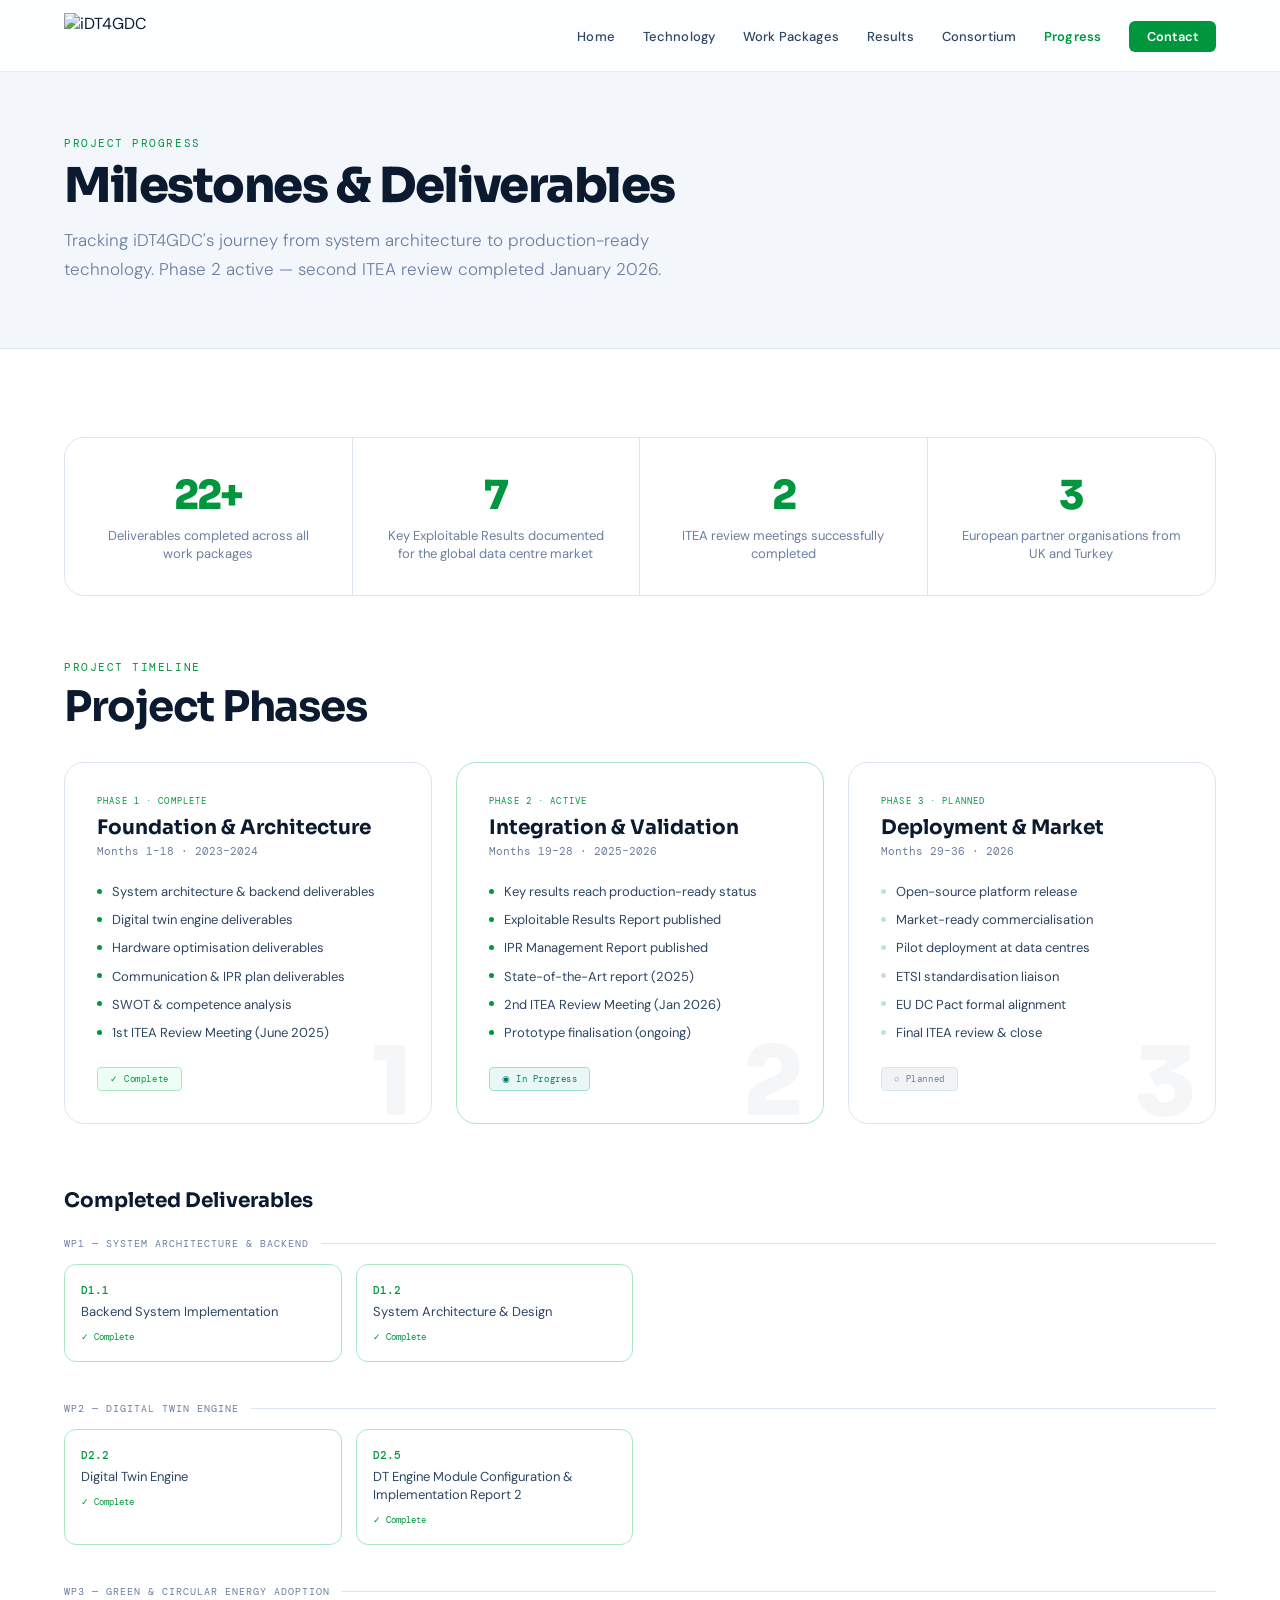
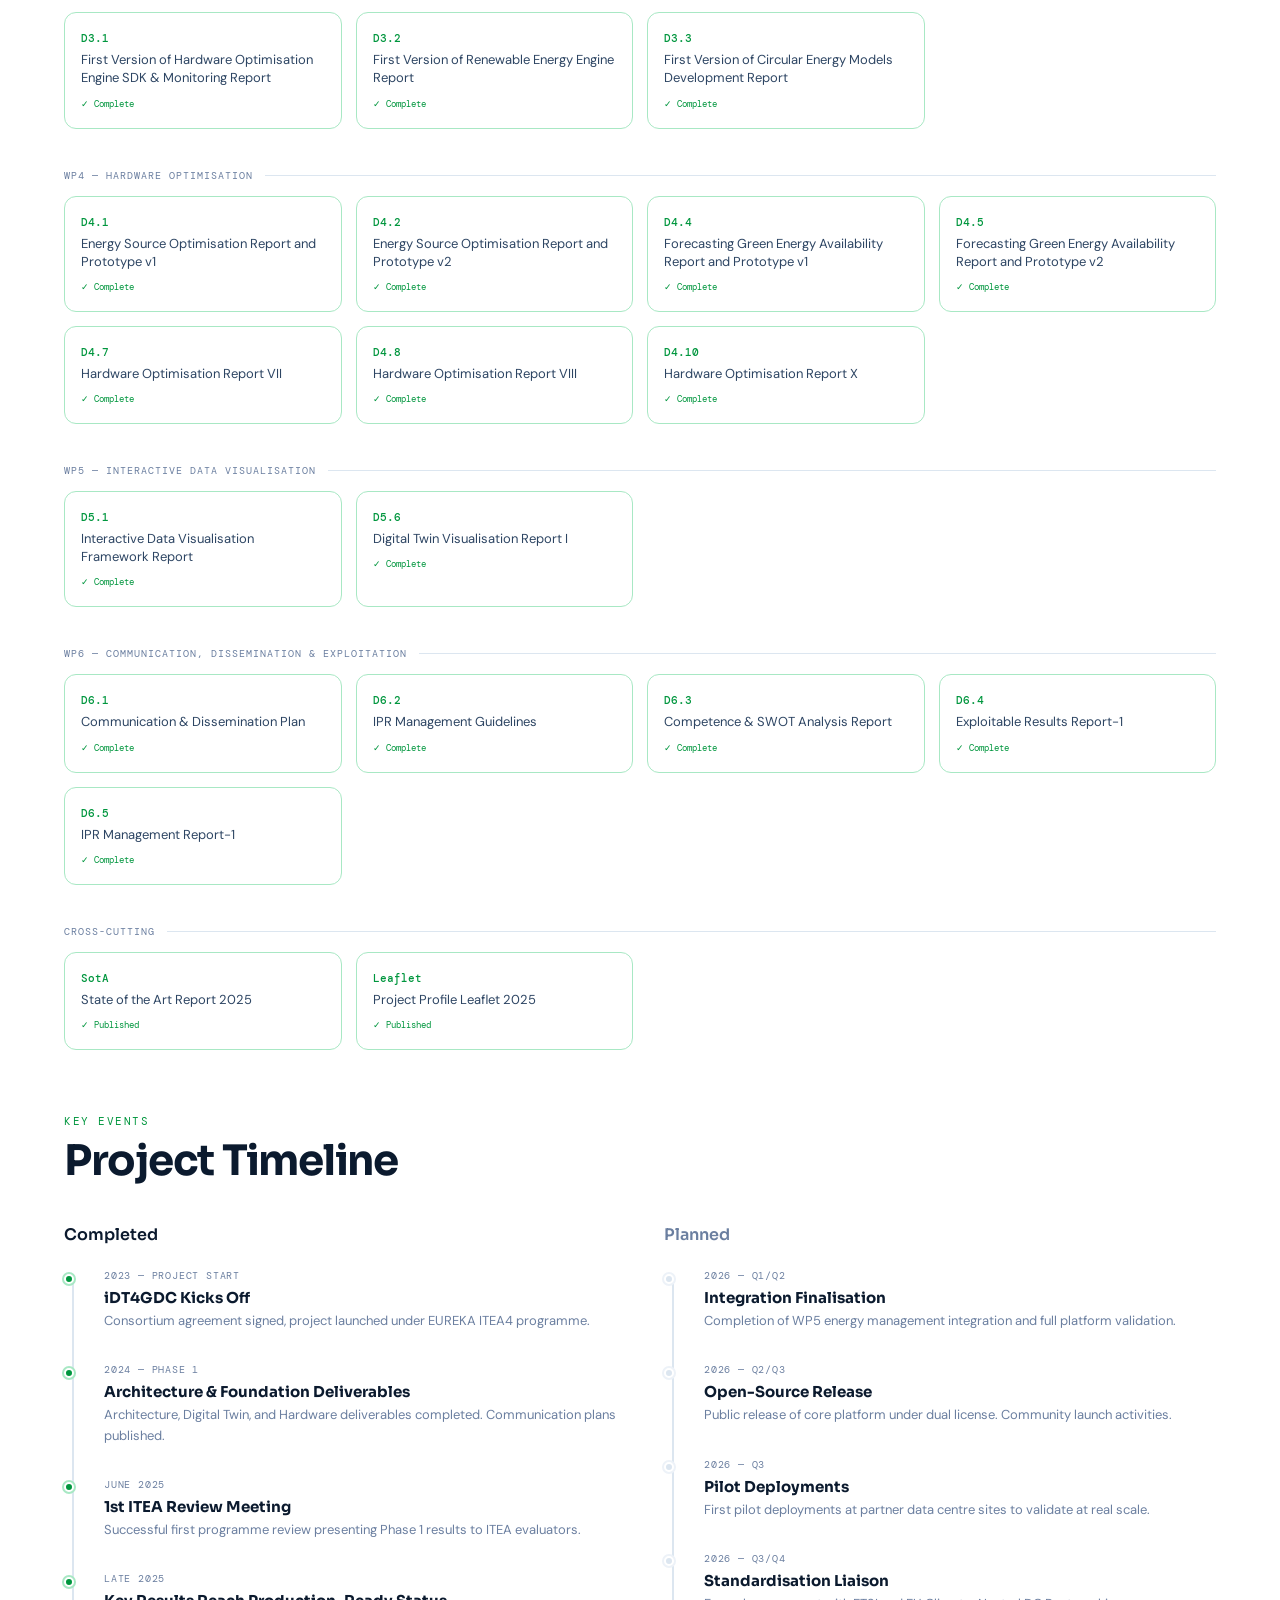
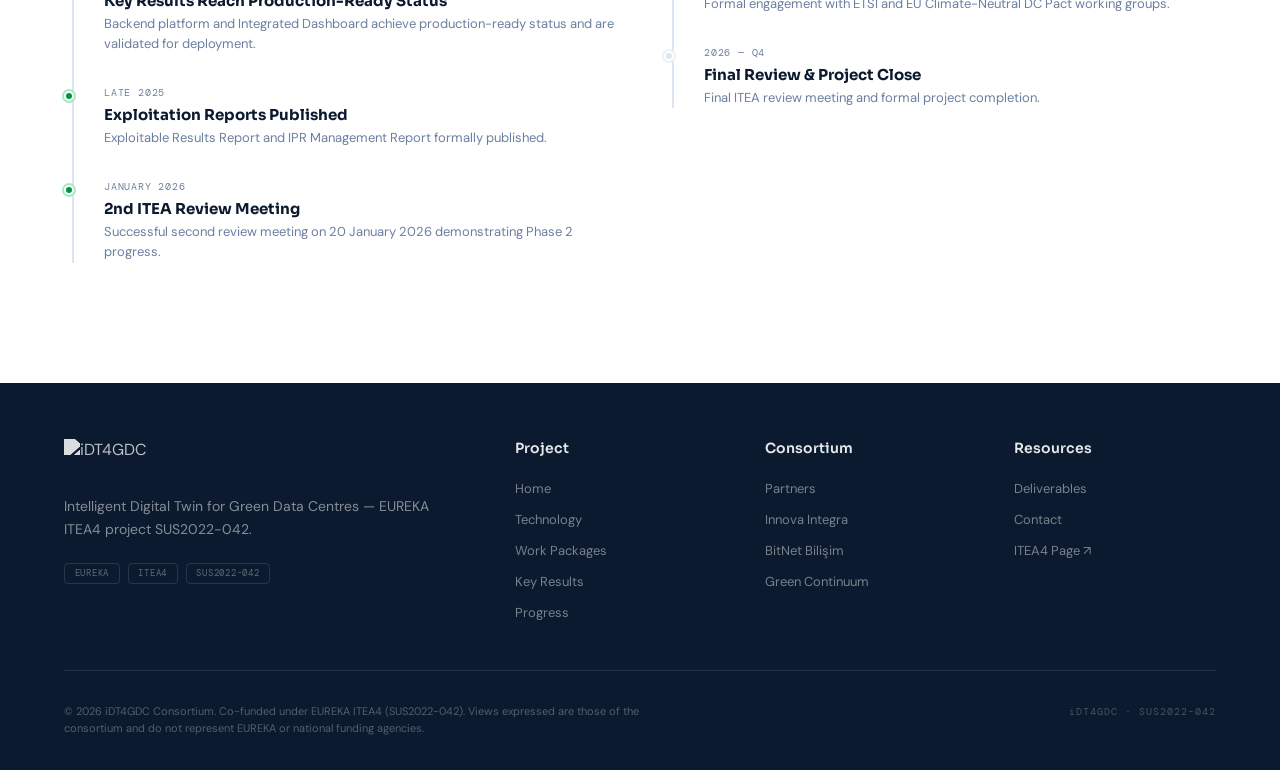
==== achievements.html @ 0ec035f1 "Fix D4.5 title: Forecasting Green Energy Availability Report and Prototype v2" ====
<!DOCTYPE html>
<html lang="en">
<head>
<meta charset="UTF-8">
<meta name="viewport" content="width=device-width, initial-scale=1.0">
<title>Progress — iDT4GDC</title>
<meta name="description" content="Project milestones, deliverables, and progress for the iDT4GDC EUREKA ITEA4 project.">
<link rel="stylesheet" href="css/style.css">
<style>
/* Summary bar */
.summary-bar {
  display: grid;
  grid-template-columns: repeat(4, 1fr);
  border: 1px solid var(--border);
  border-radius: var(--radius-lg);
  overflow: hidden;
  margin-bottom: 4rem;
  background: var(--bg-card);
}
.sum-item {
  padding: 2rem 1.75rem;
  border-right: 1px solid var(--border);
  text-align: center;
}
.sum-item:last-child { border-right: none; }
.sum-n { font-family: var(--font-d); font-size: 2.5rem; font-weight: 800; letter-spacing: -.05em; color: var(--green); margin-bottom: .375rem; }
.sum-l { font-size: .8125rem; color: var(--text-light); line-height: 1.4; }

/* Phase cards */
.phases-grid {
  display: grid;
  grid-template-columns: repeat(3, 1fr);
  gap: 1.5rem;
  margin-bottom: 4rem;
}
.phase-card {
  background: var(--bg-card);
  border: 1px solid var(--border);
  border-radius: var(--radius-lg);
  padding: 2rem;
  position: relative;
  overflow: hidden;
  transition: box-shadow var(--transition);
}
.phase-card:hover { box-shadow: var(--shadow-md); }
.phase-card.active { border-color: var(--green-border); }
.phase-bg-n {
  position: absolute; bottom: -.5rem; right: 1.5rem;
  font-family: var(--font-d); font-weight: 800; font-size: 6rem;
  letter-spacing: -.05em; color: rgba(11,26,46,.04); line-height: 1;
  user-select: none; pointer-events: none;
}
.ph-label { font-family: var(--font-m); font-size: .5875rem; color: var(--green); letter-spacing: .12em; text-transform: uppercase; margin-bottom: .5rem; }
.ph-title { font-family: var(--font-d); font-size: 1.25rem; font-weight: 700; color: var(--navy); margin-bottom: .25rem; }
.ph-period { font-family: var(--font-m); font-size: .6875rem; color: var(--text-light); margin-bottom: 1.5rem; }
.ph-list { list-style: none; display: flex; flex-direction: column; gap: .5rem; }
.ph-li { display: flex; gap: .625rem; font-size: .8125rem; color: var(--text-mid); line-height: 1.55; }
.ph-dot { flex-shrink: 0; width: 5px; height: 5px; border-radius: 50%; background: var(--green); margin-top: .42rem; }
.ph-dot.dim { opacity: .25; }
.ph-status {
  display: inline-block;
  margin-top: 1.5rem;
  font-family: var(--font-m); font-size: .5875rem;
  padding: .3rem .75rem; border-radius: 4px; letter-spacing: .06em;
}
.ps-done     { background: var(--green-bg); color: var(--green); border: 1px solid var(--green-border); }
.ps-active   { background: var(--teal-bg); color: var(--teal); border: 1px solid #9CE0D8; }
.ps-upcoming { background: rgba(11,26,46,.05); color: var(--text-light); border: 1px solid var(--border); }

/* Timeline events */
.timeline { position: relative; padding-left: 2.5rem; }
.timeline::before {
  content: '';
  position: absolute; left: 8px; top: 8px; bottom: 0;
  width: 2px; background: var(--border);
}
.tl-event { position: relative; margin-bottom: 2rem; }
.tl-event::before {
  content: '';
  position: absolute; left: -2.5rem; top: .3rem;
  width: 10px; height: 10px; border-radius: 50%;
  background: var(--green); border: 2px solid var(--bg);
  box-shadow: 0 0 0 2px var(--green-border);
}
.tl-event.dim::before { background: var(--border); box-shadow: 0 0 0 2px var(--border-light); }
.tl-date { font-family: var(--font-m); font-size: .625rem; color: var(--text-light); letter-spacing: .08em; text-transform: uppercase; margin-bottom: .375rem; }
.tl-title { font-family: var(--font-d); font-size: .9375rem; font-weight: 700; color: var(--navy); margin-bottom: .25rem; }
.tl-desc { font-size: .8125rem; color: var(--text-light); line-height: 1.55; }

/* Deliverables grid */
.del-section-title {
  font-family: var(--font-d);
  font-size: 1.25rem; font-weight: 700;
  color: var(--navy); margin-bottom: 1.5rem;
}
.del-wp-group { margin-bottom: 2.5rem; }
.del-wp-label {
  font-family: var(--font-m); font-size: .625rem;
  letter-spacing: .1em; text-transform: uppercase;
  color: var(--text-light); margin-bottom: .875rem;
  display: flex; align-items: center; gap: .75rem;
}
.del-wp-label::after { content: ''; flex: 1; height: 1px; background: var(--border); }
.del-items { display: grid; grid-template-columns: repeat(4, 1fr); gap: .875rem; }
.del-card {
  background: var(--bg-card);
  border: 1px solid var(--green-border);
  border-radius: var(--radius-md);
  padding: 1.125rem 1rem;
  transition: all var(--transition);
}
.del-card:hover { box-shadow: var(--shadow-sm); transform: translateY(-2px); }
.dc-id { font-family: var(--font-m); font-size: .6875rem; font-weight: 500; color: var(--green); display: block; margin-bottom: .375rem; }
.dc-title { font-size: .8125rem; color: var(--text-mid); line-height: 1.4; }
.dc-status { font-family: var(--font-m); font-size: .5625rem; color: var(--green); margin-top: .625rem; display: block; }

@media (max-width: 900px) {
  .summary-bar { grid-template-columns: repeat(2, 1fr); }
  .phases-grid { grid-template-columns: 1fr; }
  .del-items { grid-template-columns: repeat(2, 1fr); }
}
@media (max-width: 600px) {
  .summary-bar { grid-template-columns: 1fr; }
  .del-items { grid-template-columns: 1fr; }
}
</style>
</head>
<body>

<nav id="main-nav">
  <a href="index.html" class="nav-logo">
    <img class="nav-logo-img" src="https://assets.zyrosite.com/cdn-cgi/image/format=auto,w=700,fit=crop,q=95/m7V5Qp7Ly3Uk0kDa/idit-birlesik-d957BPD1pqS8rWX9.png" alt="iDT4GDC">
  </a>
  <ul class="nav-links">
    <li><a href="index.html">Home</a></li>
    <li><a href="technology.html">Technology</a></li>
    <li><a href="work-packages.html">Work Packages</a></li>
    <li><a href="results.html">Results</a></li>
    <li><a href="consortium.html">Consortium</a></li>
    <li><a href="achievements.html">Progress</a></li>
    <li><a href="contact.html" class="nav-cta">Contact</a></li>
  </ul>
  <button class="nav-hamburger" id="hamburger" aria-label="Menu"><span></span><span></span><span></span></button>
</nav>
<nav id="nav-drawer">
  <a href="index.html">Home</a><a href="technology.html">Technology</a><a href="work-packages.html">Work Packages</a>
  <a href="results.html">Results</a><a href="consortium.html">Consortium</a><a href="achievements.html">Progress</a>
  <a href="contact.html" class="nav-cta">Contact</a>
</nav>

<div class="page-hero">
  <div class="wrap">
    <span class="page-hero-label">Project Progress</span>
    <h1 class="page-hero-title">Milestones &amp; Deliverables</h1>
    <p class="page-hero-sub">Tracking iDT4GDC's journey from system architecture to production-ready technology. Phase 2 active — second ITEA review completed January 2026.</p>
  </div>
</div>

<section style="background:var(--bg);">
  <div class="wrap">

    <!-- Summary -->
    <div class="summary-bar reveal" data-counter-group>
      <div class="sum-item">
        <div class="sum-n"><span class="counter" data-target="22">0</span>+</div>
        <div class="sum-l">Deliverables completed across all work packages</div>
      </div>
      <div class="sum-item">
        <div class="sum-n"><span class="counter" data-target="7">0</span></div>
        <div class="sum-l">Key Exploitable Results documented for the global data centre market</div>
      </div>
      <div class="sum-item">
        <div class="sum-n"><span class="counter" data-target="2">0</span></div>
        <div class="sum-l">ITEA review meetings successfully completed</div>
      </div>
      <div class="sum-item">
        <div class="sum-n"><span class="counter" data-target="3">0</span></div>
        <div class="sum-l">European partner organisations from UK and Turkey</div>
      </div>
    </div>

    <!-- Phases -->
    <div class="reveal">
      <span class="s-label">Project Timeline</span>
      <h2 class="s-title">Project Phases</h2>
    </div>
    <div class="phases-grid reveal" style="transition-delay:.1s; margin-top:2rem;">

      <div class="phase-card">
        <div class="phase-bg-n">1</div>
        <div class="ph-label">Phase 1 · Complete</div>
        <div class="ph-title">Foundation &amp; Architecture</div>
        <div class="ph-period">Months 1–18 · 2023–2024</div>
        <ul class="ph-list">
          <li class="ph-li"><span class="ph-dot"></span>System architecture &amp; backend deliverables</li>
          <li class="ph-li"><span class="ph-dot"></span>Digital twin engine deliverables</li>
          <li class="ph-li"><span class="ph-dot"></span>Hardware optimisation deliverables</li>
          <li class="ph-li"><span class="ph-dot"></span>Communication &amp; IPR plan deliverables</li>
          <li class="ph-li"><span class="ph-dot"></span>SWOT &amp; competence analysis</li>
          <li class="ph-li"><span class="ph-dot"></span>1st ITEA Review Meeting (June 2025)</li>
        </ul>
        <span class="ph-status ps-done">✓ Complete</span>
      </div>

      <div class="phase-card active">
        <div class="phase-bg-n">2</div>
        <div class="ph-label">Phase 2 · Active</div>
        <div class="ph-title">Integration &amp; Validation</div>
        <div class="ph-period">Months 19–28 · 2025–2026</div>
        <ul class="ph-list">
          <li class="ph-li"><span class="ph-dot"></span>Key results reach production-ready status</li>
          <li class="ph-li"><span class="ph-dot"></span>Exploitable Results Report published</li>
          <li class="ph-li"><span class="ph-dot"></span>IPR Management Report published</li>
          <li class="ph-li"><span class="ph-dot"></span>State-of-the-Art report (2025)</li>
          <li class="ph-li"><span class="ph-dot"></span>2nd ITEA Review Meeting (Jan 2026)</li>
          <li class="ph-li"><span class="ph-dot"></span>Prototype finalisation (ongoing)</li>
        </ul>
        <span class="ph-status ps-active">◉ In Progress</span>
      </div>

      <div class="phase-card">
        <div class="phase-bg-n">3</div>
        <div class="ph-label">Phase 3 · Planned</div>
        <div class="ph-title">Deployment &amp; Market</div>
        <div class="ph-period">Months 29–36 · 2026</div>
        <ul class="ph-list">
          <li class="ph-li"><span class="ph-dot dim"></span>Open-source platform release</li>
          <li class="ph-li"><span class="ph-dot dim"></span>Market-ready commercialisation</li>
          <li class="ph-li"><span class="ph-dot dim"></span>Pilot deployment at data centres</li>
          <li class="ph-li"><span class="ph-dot dim"></span>ETSI standardisation liaison</li>
          <li class="ph-li"><span class="ph-dot dim"></span>EU DC Pact formal alignment</li>
          <li class="ph-li"><span class="ph-dot dim"></span>Final ITEA review &amp; close</li>
        </ul>
        <span class="ph-status ps-upcoming">○ Planned</span>
      </div>
    </div>

    <!-- Deliverables -->
    <div class="reveal" style="transition-delay:.1s;">
      <div class="del-section-title">Completed Deliverables</div>

      <div class="del-wp-group">
        <div class="del-wp-label">WP1 — System Architecture &amp; Backend</div>
        <div class="del-items">
          <div class="del-card"><span class="dc-id">D1.1</span><div class="dc-title">Backend System Implementation</div><span class="dc-status">✓ Complete</span></div>
          <div class="del-card"><span class="dc-id">D1.2</span><div class="dc-title">System Architecture &amp; Design</div><span class="dc-status">✓ Complete</span></div>
        </div>
      </div>

      <div class="del-wp-group">
        <div class="del-wp-label">WP2 — Digital Twin Engine</div>
        <div class="del-items">
          <div class="del-card"><span class="dc-id">D2.2</span><div class="dc-title">Digital Twin Engine</div><span class="dc-status">✓ Complete</span></div>
          <div class="del-card"><span class="dc-id">D2.5</span><div class="dc-title">DT Engine Module Configuration &amp; Implementation Report 2</div><span class="dc-status">✓ Complete</span></div>
        </div>
      </div>

      <div class="del-wp-group">
        <div class="del-wp-label">WP3 — Green &amp; Circular Energy Adoption</div>
        <div class="del-items">
          <div class="del-card"><span class="dc-id">D3.1</span><div class="dc-title">First Version of Hardware Optimisation Engine SDK &amp; Monitoring Report</div><span class="dc-status">✓ Complete</span></div>
          <div class="del-card"><span class="dc-id">D3.2</span><div class="dc-title">First Version of Renewable Energy Engine Report</div><span class="dc-status">✓ Complete</span></div>
          <div class="del-card"><span class="dc-id">D3.3</span><div class="dc-title">First Version of Circular Energy Models Development Report</div><span class="dc-status">✓ Complete</span></div>
        </div>
      </div>

      <div class="del-wp-group">
        <div class="del-wp-label">WP4 — Hardware Optimisation</div>
        <div class="del-items">
          <div class="del-card"><span class="dc-id">D4.1</span><div class="dc-title">Energy Source Optimisation Report and Prototype v1</div><span class="dc-status">✓ Complete</span></div>
          <div class="del-card"><span class="dc-id">D4.2</span><div class="dc-title">Energy Source Optimisation Report and Prototype v2</div><span class="dc-status">✓ Complete</span></div>
          <div class="del-card"><span class="dc-id">D4.4</span><div class="dc-title">Forecasting Green Energy Availability Report and Prototype v1</div><span class="dc-status">✓ Complete</span></div>
          <div class="del-card"><span class="dc-id">D4.5</span><div class="dc-title">Forecasting Green Energy Availability Report and Prototype v2</div><span class="dc-status">✓ Complete</span></div>
          <div class="del-card"><span class="dc-id">D4.7</span><div class="dc-title">Hardware Optimisation Report VII</div><span class="dc-status">✓ Complete</span></div>
          <div class="del-card"><span class="dc-id">D4.8</span><div class="dc-title">Hardware Optimisation Report VIII</div><span class="dc-status">✓ Complete</span></div>
          <div class="del-card"><span class="dc-id">D4.10</span><div class="dc-title">Hardware Optimisation Report X</div><span class="dc-status">✓ Complete</span></div>
        </div>
      </div>

      <div class="del-wp-group">
        <div class="del-wp-label">WP5 — Interactive Data Visualisation</div>
        <div class="del-items">
          <div class="del-card"><span class="dc-id">D5.1</span><div class="dc-title">Interactive Data Visualisation Framework Report</div><span class="dc-status">✓ Complete</span></div>
          <div class="del-card"><span class="dc-id">D5.6</span><div class="dc-title">Digital Twin Visualisation Report I</div><span class="dc-status">✓ Complete</span></div>
        </div>
      </div>

      <div class="del-wp-group">
        <div class="del-wp-label">WP6 — Communication, Dissemination &amp; Exploitation</div>
        <div class="del-items">
          <div class="del-card"><span class="dc-id">D6.1</span><div class="dc-title">Communication &amp; Dissemination Plan</div><span class="dc-status">✓ Complete</span></div>
          <div class="del-card"><span class="dc-id">D6.2</span><div class="dc-title">IPR Management Guidelines</div><span class="dc-status">✓ Complete</span></div>
          <div class="del-card"><span class="dc-id">D6.3</span><div class="dc-title">Competence &amp; SWOT Analysis Report</div><span class="dc-status">✓ Complete</span></div>
          <div class="del-card"><span class="dc-id">D6.4</span><div class="dc-title">Exploitable Results Report-1</div><span class="dc-status">✓ Complete</span></div>
          <div class="del-card"><span class="dc-id">D6.5</span><div class="dc-title">IPR Management Report-1</div><span class="dc-status">✓ Complete</span></div>
        </div>
      </div>

      <div class="del-wp-group">
        <div class="del-wp-label">Cross-Cutting</div>
        <div class="del-items">
          <div class="del-card"><span class="dc-id">SotA</span><div class="dc-title">State of the Art Report 2025</div><span class="dc-status">✓ Published</span></div>
          <div class="del-card"><span class="dc-id">Leaflet</span><div class="dc-title">Project Profile Leaflet 2025</div><span class="dc-status">✓ Published</span></div>
        </div>
      </div>
    </div>

    <!-- Timeline -->
    <div class="reveal" style="transition-delay:.15s; margin-top:4rem;">
      <span class="s-label">Key Events</span>
      <h2 class="s-title" style="margin-bottom:2.5rem;">Project Timeline</h2>
      <div style="display:grid; grid-template-columns:1fr 1fr; gap:3rem;">
        <div>
          <div style="font-family:var(--font-d);font-weight:600;font-size:1rem;margin-bottom:1.5rem;color:var(--navy);">Completed</div>
          <div class="timeline">
            <div class="tl-event"><div class="tl-date">2023 — Project Start</div><div class="tl-title">iDT4GDC Kicks Off</div><div class="tl-desc">Consortium agreement signed, project launched under EUREKA ITEA4 programme.</div></div>
            <div class="tl-event"><div class="tl-date">2024 — Phase 1</div><div class="tl-title">Architecture &amp; Foundation Deliverables</div><div class="tl-desc">Architecture, Digital Twin, and Hardware deliverables completed. Communication plans published.</div></div>
            <div class="tl-event"><div class="tl-date">June 2025</div><div class="tl-title">1st ITEA Review Meeting</div><div class="tl-desc">Successful first programme review presenting Phase 1 results to ITEA evaluators.</div></div>
            <div class="tl-event"><div class="tl-date">Late 2025</div><div class="tl-title">Key Results Reach Production-Ready Status</div><div class="tl-desc">Backend platform and Integrated Dashboard achieve production-ready status and are validated for deployment.</div></div>
            <div class="tl-event"><div class="tl-date">Late 2025</div><div class="tl-title">Exploitation Reports Published</div><div class="tl-desc">Exploitable Results Report and IPR Management Report formally published.</div></div>
            <div class="tl-event"><div class="tl-date">January 2026</div><div class="tl-title">2nd ITEA Review Meeting</div><div class="tl-desc">Successful second review meeting on 20 January 2026 demonstrating Phase 2 progress.</div></div>
          </div>
        </div>
        <div>
          <div style="font-family:var(--font-d);font-weight:600;font-size:1rem;margin-bottom:1.5rem;color:var(--text-light);">Planned</div>
          <div class="timeline">
            <div class="tl-event dim"><div class="tl-date">2026 — Q1/Q2</div><div class="tl-title">Integration Finalisation</div><div class="tl-desc">Completion of WP5 energy management integration and full platform validation.</div></div>
            <div class="tl-event dim"><div class="tl-date">2026 — Q2/Q3</div><div class="tl-title">Open-Source Release</div><div class="tl-desc">Public release of core platform under dual license. Community launch activities.</div></div>
            <div class="tl-event dim"><div class="tl-date">2026 — Q3</div><div class="tl-title">Pilot Deployments</div><div class="tl-desc">First pilot deployments at partner data centre sites to validate at real scale.</div></div>
            <div class="tl-event dim"><div class="tl-date">2026 — Q3/Q4</div><div class="tl-title">Standardisation Liaison</div><div class="tl-desc">Formal engagement with ETSI and EU Climate-Neutral DC Pact working groups.</div></div>
            <div class="tl-event dim"><div class="tl-date">2026 — Q4</div><div class="tl-title">Final Review &amp; Project Close</div><div class="tl-desc">Final ITEA review meeting and formal project completion.</div></div>
          </div>
        </div>
      </div>
    </div>

  </div>
</section>

<footer>
  <div class="footer-main">
    <div>
      <img src="https://assets.zyrosite.com/cdn-cgi/image/format=auto,w=700,fit=crop,q=95/m7V5Qp7Ly3Uk0kDa/idit-birlesik-d957BPD1pqS8rWX9.png" alt="iDT4GDC" class="footer-logo">
      <p class="footer-desc">Intelligent Digital Twin for Green Data Centres — EUREKA ITEA4 project SUS2022-042.</p>
      <div class="footer-badges"><span class="f-badge">EUREKA</span><span class="f-badge">ITEA4</span><span class="f-badge">SUS2022-042</span></div>
    </div>
    <div class="footer-col"><h4>Project</h4><ul><li><a href="index.html">Home</a></li><li><a href="technology.html">Technology</a></li><li><a href="work-packages.html">Work Packages</a></li><li><a href="results.html">Key Results</a></li><li><a href="achievements.html">Progress</a></li></ul></div>
    <div class="footer-col"><h4>Consortium</h4><ul><li><a href="consortium.html">Partners</a></li><li><a href="consortium.html#innova">Innova Integra</a></li><li><a href="consortium.html#bitnet">BitNet Bilişim</a></li><li><a href="consortium.html#green-continuum">Green Continuum</a></li></ul></div>
    <div class="footer-col"><h4>Resources</h4><ul><li><a href="achievements.html">Deliverables</a></li><li><a href="contact.html">Contact</a></li><li><a href="https://itea4.org/project/idt4gdc.html" target="_blank" rel="noopener">ITEA4 Page ↗</a></li></ul></div>
  </div>
  <div class="footer-bottom">
    <p class="footer-disclaimer">© 2026 iDT4GDC Consortium. Co-funded under EUREKA ITEA4 (SUS2022-042). Views expressed are those of the consortium and do not represent EUREKA or national funding agencies.</p>
    <span class="footer-id">iDT4GDC · SUS2022-042</span>
  </div>
</footer>
<script src="js/main.js"></script>
</body>
</html>
---- css/style.css ----
/* ═══════════════════════════════════════════════════════
   iDT4GDC — Shared Stylesheet (Light Theme)
   Fonts: Sora (display) · DM Sans (body) · DM Mono (labels)
═══════════════════════════════════════════════════════ */

@import url('https://fonts.googleapis.com/css2?family=Sora:wght@300;400;600;700;800&family=DM+Sans:wght@300;400;500;600&family=DM+Mono:wght@400;500&display=swap');

/* ── Variables ───────────────────────────────────────── */
:root {
  /* Backgrounds */
  --bg:           #FFFFFF;
  --bg-alt:       #F3F7FC;
  --bg-section:   #F8FAFD;
  --bg-card:      #FFFFFF;

  /* Text */
  --text:         #0B1A2E;
  --text-mid:     #2D4563;
  --text-light:   #6B7FA0;

  /* Brand */
  --navy:         #0B1A2E;
  --navy-2:       #1D3354;
  --green:        #00963E;   /* accessible on white */
  --green-btn:    #00C060;   /* button hover */
  --green-bg:     #EDFFF5;
  --green-border: #A8E8C4;
  --teal:         #007A6B;
  --teal-bg:      #EAF8F5;

  /* Borders & shadows */
  --border:       #DCE6F0;
  --border-light: #EDF2F8;
  --shadow-sm:    0 1px 4px rgba(11,26,46,.05), 0 4px 12px rgba(11,26,46,.05);
  --shadow-md:    0 4px 24px rgba(11,26,46,.09), 0 2px 8px rgba(11,26,46,.05);
  --shadow-lg:    0 16px 56px rgba(11,26,46,.14);

  /* Typography */
  --font-d: 'Sora', sans-serif;
  --font-b: 'DM Sans', sans-serif;
  --font-m: 'DM Mono', monospace;

  /* Misc */
  --radius-sm: 6px;
  --radius-md: 12px;
  --radius-lg: 20px;
  --transition: .22s ease;
  --nav-h: 72px;
}

/* ── Reset ───────────────────────────────────────────── */
*, *::before, *::after { box-sizing: border-box; margin: 0; padding: 0; }
html { scroll-behavior: smooth; font-size: 16px; }
body {
  font-family: var(--font-b);
  background: var(--bg);
  color: var(--text);
  -webkit-font-smoothing: antialiased;
  overflow-x: hidden;
}
img { max-width: 100%; display: block; }
a { color: inherit; }

::-webkit-scrollbar { width: 4px; }
::-webkit-scrollbar-track { background: var(--bg-alt); }
::-webkit-scrollbar-thumb { background: var(--green); border-radius: 2px; }

/* ── Navigation ──────────────────────────────────────── */
#main-nav {
  position: fixed;
  inset: 0 0 auto;
  z-index: 900;
  height: var(--nav-h);
  padding: 0 5vw;
  display: flex;
  align-items: center;
  justify-content: space-between;
  background: rgba(255,255,255,0.85);
  backdrop-filter: blur(14px) saturate(160%);
  border-bottom: 1px solid rgba(220,230,240,0.6);
  transition: box-shadow var(--transition);
}
#main-nav.scrolled {
  box-shadow: 0 2px 20px rgba(11,26,46,.08);
  border-bottom-color: var(--border);
}

.nav-logo { display: flex; align-items: center; text-decoration: none; flex-shrink: 0; }
.nav-logo-img { height: 46px; width: auto; object-fit: contain; }

.nav-links {
  display: flex;
  align-items: center;
  gap: 1.75rem;
  list-style: none;
}
.nav-links a {
  font-size: .8125rem;
  font-weight: 500;
  color: var(--text-mid);
  text-decoration: none;
  letter-spacing: .01em;
  transition: color var(--transition);
  white-space: nowrap;
}
.nav-links a:hover { color: var(--navy); }
.nav-links a.active { color: var(--green); font-weight: 600; }

.nav-cta {
  padding: .45rem 1.125rem !important;
  background: var(--green) !important;
  color: #fff !important;
  border-radius: var(--radius-sm) !important;
  font-weight: 600 !important;
  font-size: .8rem !important;
  transition: all var(--transition) !important;
}
.nav-cta:hover { background: var(--green-btn) !important; box-shadow: 0 4px 16px rgba(0,150,62,.3) !important; }

.nav-hamburger {
  display: none;
  flex-direction: column;
  gap: 5px;
  cursor: pointer;
  padding: 4px;
  background: none;
  border: none;
}
.nav-hamburger span {
  display: block;
  width: 22px; height: 2px;
  background: var(--text-mid);
  border-radius: 2px;
  transition: all .3s;
}

/* ── Page Hero (inner pages) ─────────────────────────── */
.page-hero {
  padding: calc(var(--nav-h) + 4rem) 5vw 4rem;
  background: var(--bg-alt);
  border-bottom: 1px solid var(--border);
}
.page-hero .wrap { max-width: 1240px; margin: 0 auto; }
.page-hero-label {
  font-family: var(--font-m);
  font-size: .6875rem;
  letter-spacing: .14em;
  text-transform: uppercase;
  color: var(--green);
  display: block;
  margin-bottom: .625rem;
}
.page-hero-title {
  font-family: var(--font-d);
  font-size: clamp(2rem, 4vw, 3rem);
  font-weight: 800;
  letter-spacing: -.03em;
  line-height: 1.08;
  color: var(--navy);
}
.page-hero-sub {
  font-size: 1.0625rem;
  font-weight: 300;
  color: var(--text-light);
  line-height: 1.7;
  margin-top: .875rem;
  max-width: 640px;
}

/* ── Sections ────────────────────────────────────────── */
section { padding: 5.5rem 5vw; }
.wrap { max-width: 1240px; margin: 0 auto; }

.s-label {
  display: block;
  font-family: var(--font-m);
  font-size: .6875rem;
  letter-spacing: .14em;
  text-transform: uppercase;
  color: var(--green);
  margin-bottom: .625rem;
}
.s-title {
  font-family: var(--font-d);
  font-size: clamp(1.75rem, 3.5vw, 2.625rem);
  font-weight: 700;
  letter-spacing: -.03em;
  line-height: 1.1;
  color: var(--navy);
}
.s-sub {
  font-size: 1.0625rem;
  font-weight: 300;
  color: var(--text-light);
  line-height: 1.7;
  max-width: 560px;
  margin-top: .875rem;
}
.s-hd { margin-bottom: 3rem; }

/* ── Buttons ─────────────────────────────────────────── */
.btn-primary {
  display: inline-flex;
  align-items: center;
  gap: .5rem;
  padding: .875rem 1.875rem;
  background: var(--green);
  color: #fff;
  font-family: var(--font-b);
  font-weight: 600;
  font-size: .9375rem;
  border: none;
  border-radius: var(--radius-sm);
  cursor: pointer;
  text-decoration: none;
  transition: all .2s;
}
.btn-primary:hover {
  background: var(--green-btn);
  transform: translateY(-2px);
  box-shadow: 0 8px 28px rgba(0,150,62,.35);
}
.btn-outline {
  display: inline-flex;
  align-items: center;
  gap: .5rem;
  padding: .875rem 1.875rem;
  background: transparent;
  color: var(--navy);
  font-family: var(--font-b);
  font-weight: 500;
  font-size: .9375rem;
  border: 1.5px solid var(--border);
  border-radius: var(--radius-sm);
  cursor: pointer;
  text-decoration: none;
  transition: all .2s;
}
.btn-outline:hover { border-color: var(--green); color: var(--green); }

/* ── Cards ───────────────────────────────────────────── */
.card {
  background: var(--bg-card);
  border: 1px solid var(--border);
  border-radius: var(--radius-lg);
  transition: all var(--transition);
}
.card:hover {
  border-color: var(--green-border);
  box-shadow: var(--shadow-md);
  transform: translateY(-4px);
}
.card-top-accent {
  border-top: 3px solid var(--green);
}

/* ── Tags & Badges ───────────────────────────────────── */
.tag {
  display: inline-block;
  font-family: var(--font-m);
  font-size: .5875rem;
  letter-spacing: .07em;
  padding: .22rem .6rem;
  border-radius: 4px;
  background: var(--green-bg);
  color: var(--green);
  border: 1px solid var(--green-border);
}
.tag-navy {
  background: rgba(11,26,46,.06);
  color: var(--navy);
  border-color: var(--border);
}
.tag-teal {
  background: var(--teal-bg);
  color: var(--teal);
  border-color: #9CE0D8;
}
.tag-blue {
  background: rgba(74,158,255,.08);
  color: #2A7DE8;
  border-color: #BAD7FF;
}
.tag-violet {
  background: rgba(155,127,232,.08);
  color: #7A5CC8;
  border-color: #D0BEFF;
}

/* ── TRL bars ─────────────────────────────────────────── */
.trl-track {
  height: 5px;
  background: var(--border-light);
  border-radius: 3px;
  overflow: hidden;
}
.trl-fill {
  height: 100%;
  border-radius: 3px;
  width: 0;
  transition: width 1.1s cubic-bezier(.4,0,.2,1);
}
.fill-6 { background: linear-gradient(90deg, #00963E, #00C860); }
.fill-5 { background: linear-gradient(90deg, #007A6B, #00BFA5); }
.fill-4 { background: linear-gradient(90deg, #2A7DE8, #64AEFF); }
.fill-3 { background: linear-gradient(90deg, #7A5CC8, #B496FF); }

/* ── Scroll Reveal ───────────────────────────────────── */
.reveal {
  opacity: 0;
  transform: translateY(24px);
  transition: opacity .65s ease, transform .65s ease;
}
.reveal.visible { opacity: 1; transform: translateY(0); }

/* ── Section divider ─────────────────────────────────── */
.divider {
  width: 48px; height: 3px;
  background: var(--green);
  border-radius: 2px;
  margin-top: 1.25rem;
}

/* ── Partner strip (footer logo row) ─────────────────── */
.programme-strip {
  display: flex;
  align-items: center;
  gap: 1.25rem;
  flex-wrap: wrap;
}
.prog-badge {
  font-family: var(--font-m);
  font-size: .6rem;
  letter-spacing: .1em;
  text-transform: uppercase;
  color: var(--text-light);
  padding: .3rem .75rem;
  border: 1px solid var(--border);
  border-radius: 4px;
  background: var(--bg-alt);
}

/* ── Footer ──────────────────────────────────────────── */
footer {
  background: var(--navy);
  color: rgba(255,255,255,.85);
  padding: 3.5rem 5vw 2rem;
}
.footer-main {
  display: grid;
  grid-template-columns: 2fr 1fr 1fr 1fr;
  gap: 3rem;
  max-width: 1240px;
  margin: 0 auto;
  padding-bottom: 3rem;
  border-bottom: 1px solid rgba(255,255,255,.1);
}
.footer-logo { height: 40px; width: auto; filter: brightness(0) invert(1); opacity: .85; margin-bottom: 1rem; }
.footer-desc { font-size: .875rem; color: rgba(255,255,255,.5); line-height: 1.65; margin-bottom: 1.375rem; }
.footer-badges { display: flex; flex-wrap: wrap; gap: .5rem; }
.f-badge { font-family: var(--font-m); font-size: .5875rem; letter-spacing: .08em; color: rgba(255,255,255,.35); border: 1px solid rgba(255,255,255,.12); padding: .22rem .6rem; border-radius: 4px; }

.footer-col h4 { font-family: var(--font-d); font-size: .875rem; font-weight: 600; margin-bottom: 1.25rem; color: rgba(255,255,255,.9); }
.footer-col ul { list-style: none; display: flex; flex-direction: column; gap: .625rem; }
.footer-col ul li a { font-size: .8125rem; color: rgba(255,255,255,.45); text-decoration: none; transition: color var(--transition); }
.footer-col ul li a:hover { color: rgba(255,255,255,.85); }

.footer-bottom {
  max-width: 1240px;
  margin: 2rem auto 0;
  display: flex;
  align-items: flex-start;
  justify-content: space-between;
  gap: 2rem;
}
.footer-disclaimer { font-size: .6875rem; color: rgba(255,255,255,.3); line-height: 1.6; max-width: 620px; }
.footer-id { font-family: var(--font-m); font-size: .625rem; color: rgba(255,255,255,.25); letter-spacing: .1em; white-space: nowrap; flex-shrink: 0; margin-top: .125rem; }

/* ── Mobile nav drawer ───────────────────────────────── */
#nav-drawer {
  display: none;
  position: fixed;
  top: var(--nav-h); left: 0; right: 0;
  background: rgba(255,255,255,.97);
  backdrop-filter: blur(20px);
  border-bottom: 1px solid var(--border);
  padding: 1.5rem 5vw 2rem;
  z-index: 850;
  flex-direction: column;
  gap: 0;
  box-shadow: 0 8px 32px rgba(11,26,46,.1);
}
#nav-drawer.open { display: flex; }
#nav-drawer a {
  display: block;
  font-size: 1rem;
  font-weight: 500;
  color: var(--text);
  text-decoration: none;
  padding: .875rem 0;
  border-bottom: 1px solid var(--border-light);
  transition: color var(--transition);
}
#nav-drawer a:hover { color: var(--green); }
#nav-drawer a.nav-cta {
  margin-top: 1rem;
  border-bottom: none;
  background: var(--green);
  color: #fff;
  border-radius: var(--radius-sm);
  text-align: center;
  padding: .875rem;
}

/* ── Responsive ──────────────────────────────────────── */
@media (max-width: 1100px) {
  .nav-links { gap: 1.25rem; }
}
@media (max-width: 900px) {
  .nav-links { display: none; }
  .nav-hamburger { display: flex; }
  section { padding: 4rem 5vw; }
  .footer-main { grid-template-columns: 1fr 1fr; gap: 2rem; }
  .footer-bottom { flex-direction: column; }
}
@media (max-width: 600px) {
  section { padding: 3.5rem 5vw; }
  .footer-main { grid-template-columns: 1fr; }
  .page-hero { padding-top: calc(var(--nav-h) + 2.5rem); }
}
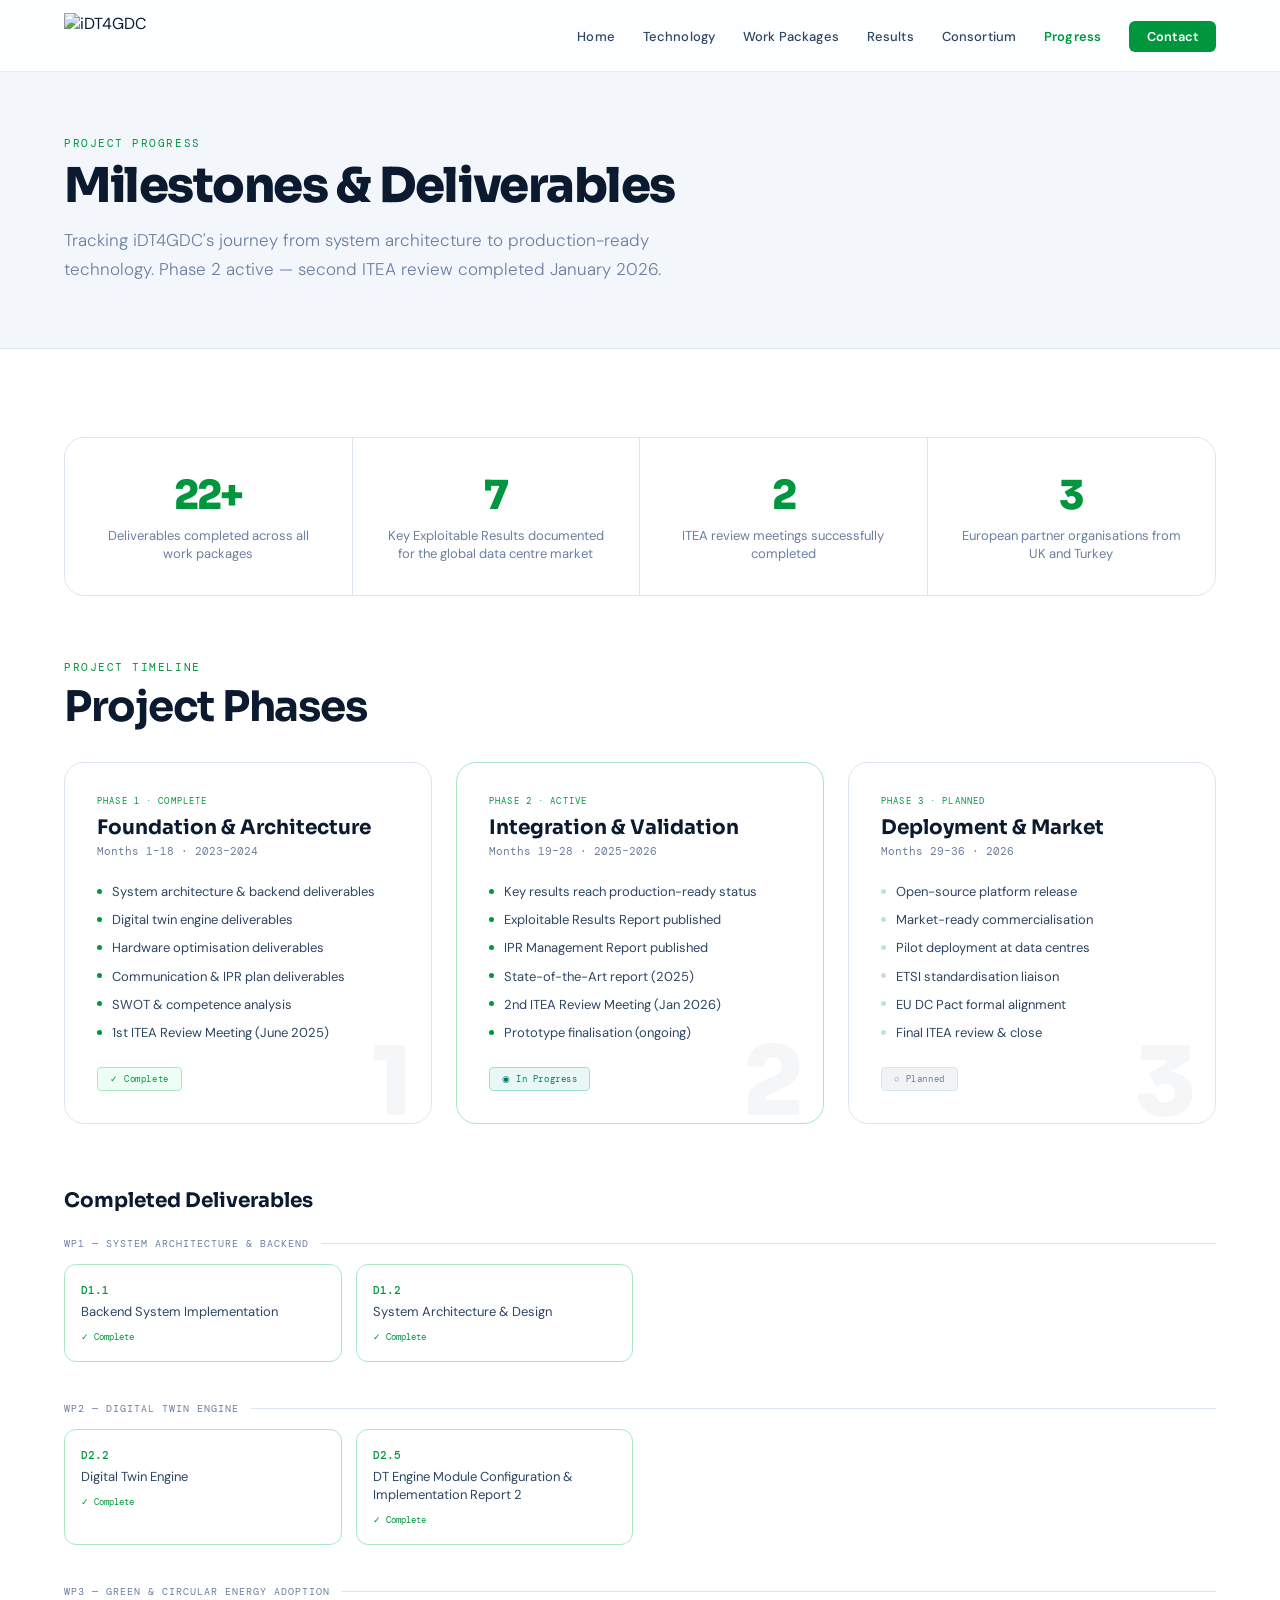
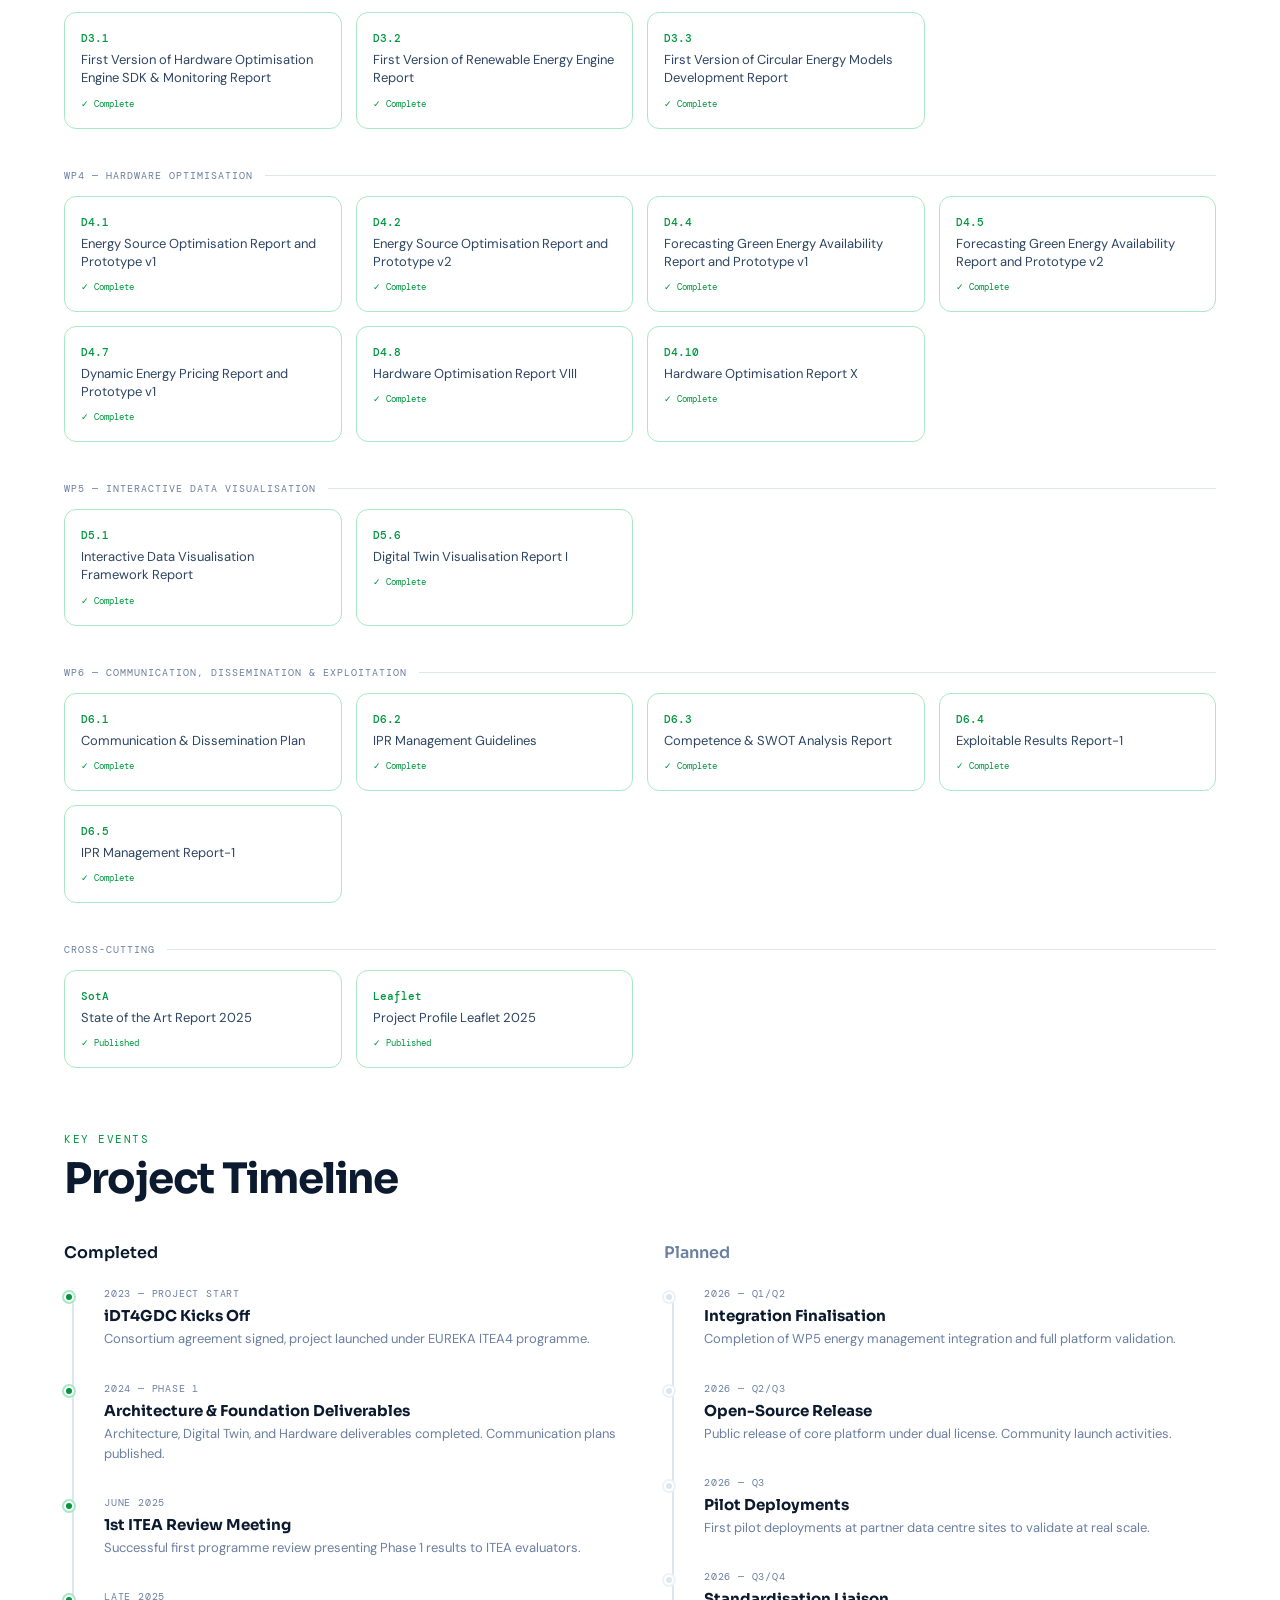
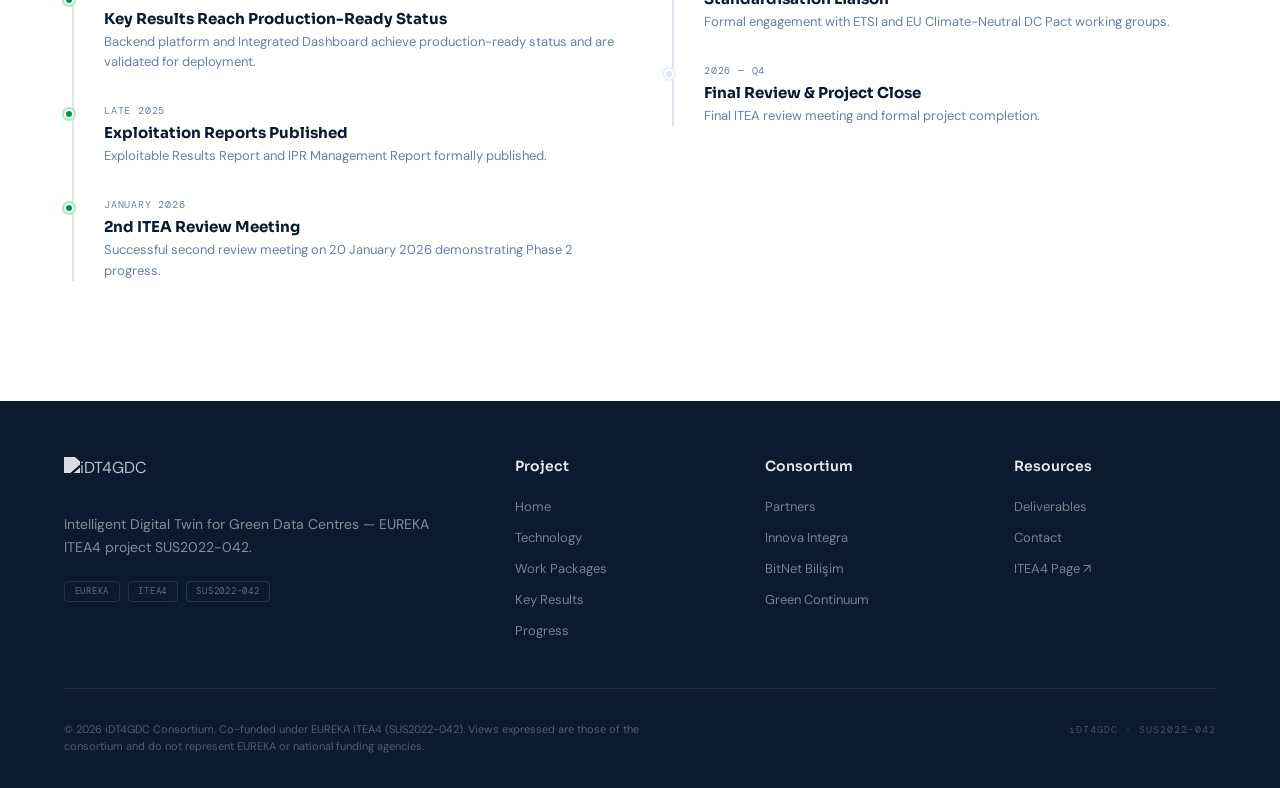
==== commit d1c84a1e: "Fix D4.7 title: Dynamic Energy Pricing Report and Prototype v1" ====
--- a/achievements.html
+++ b/achievements.html
@@ -271,7 +271,7 @@
           <div class="del-card"><span class="dc-id">D4.2</span><div class="dc-title">Energy Source Optimisation Report and Prototype v2</div><span class="dc-status">✓ Complete</span></div>
           <div class="del-card"><span class="dc-id">D4.4</span><div class="dc-title">Forecasting Green Energy Availability Report and Prototype v1</div><span class="dc-status">✓ Complete</span></div>
           <div class="del-card"><span class="dc-id">D4.5</span><div class="dc-title">Forecasting Green Energy Availability Report and Prototype v2</div><span class="dc-status">✓ Complete</span></div>
-          <div class="del-card"><span class="dc-id">D4.7</span><div class="dc-title">Hardware Optimisation Report VII</div><span class="dc-status">✓ Complete</span></div>
+          <div class="del-card"><span class="dc-id">D4.7</span><div class="dc-title">Dynamic Energy Pricing Report and Prototype v1</div><span class="dc-status">✓ Complete</span></div>
           <div class="del-card"><span class="dc-id">D4.8</span><div class="dc-title">Hardware Optimisation Report VIII</div><span class="dc-status">✓ Complete</span></div>
           <div class="del-card"><span class="dc-id">D4.10</span><div class="dc-title">Hardware Optimisation Report X</div><span class="dc-status">✓ Complete</span></div>
         </div>
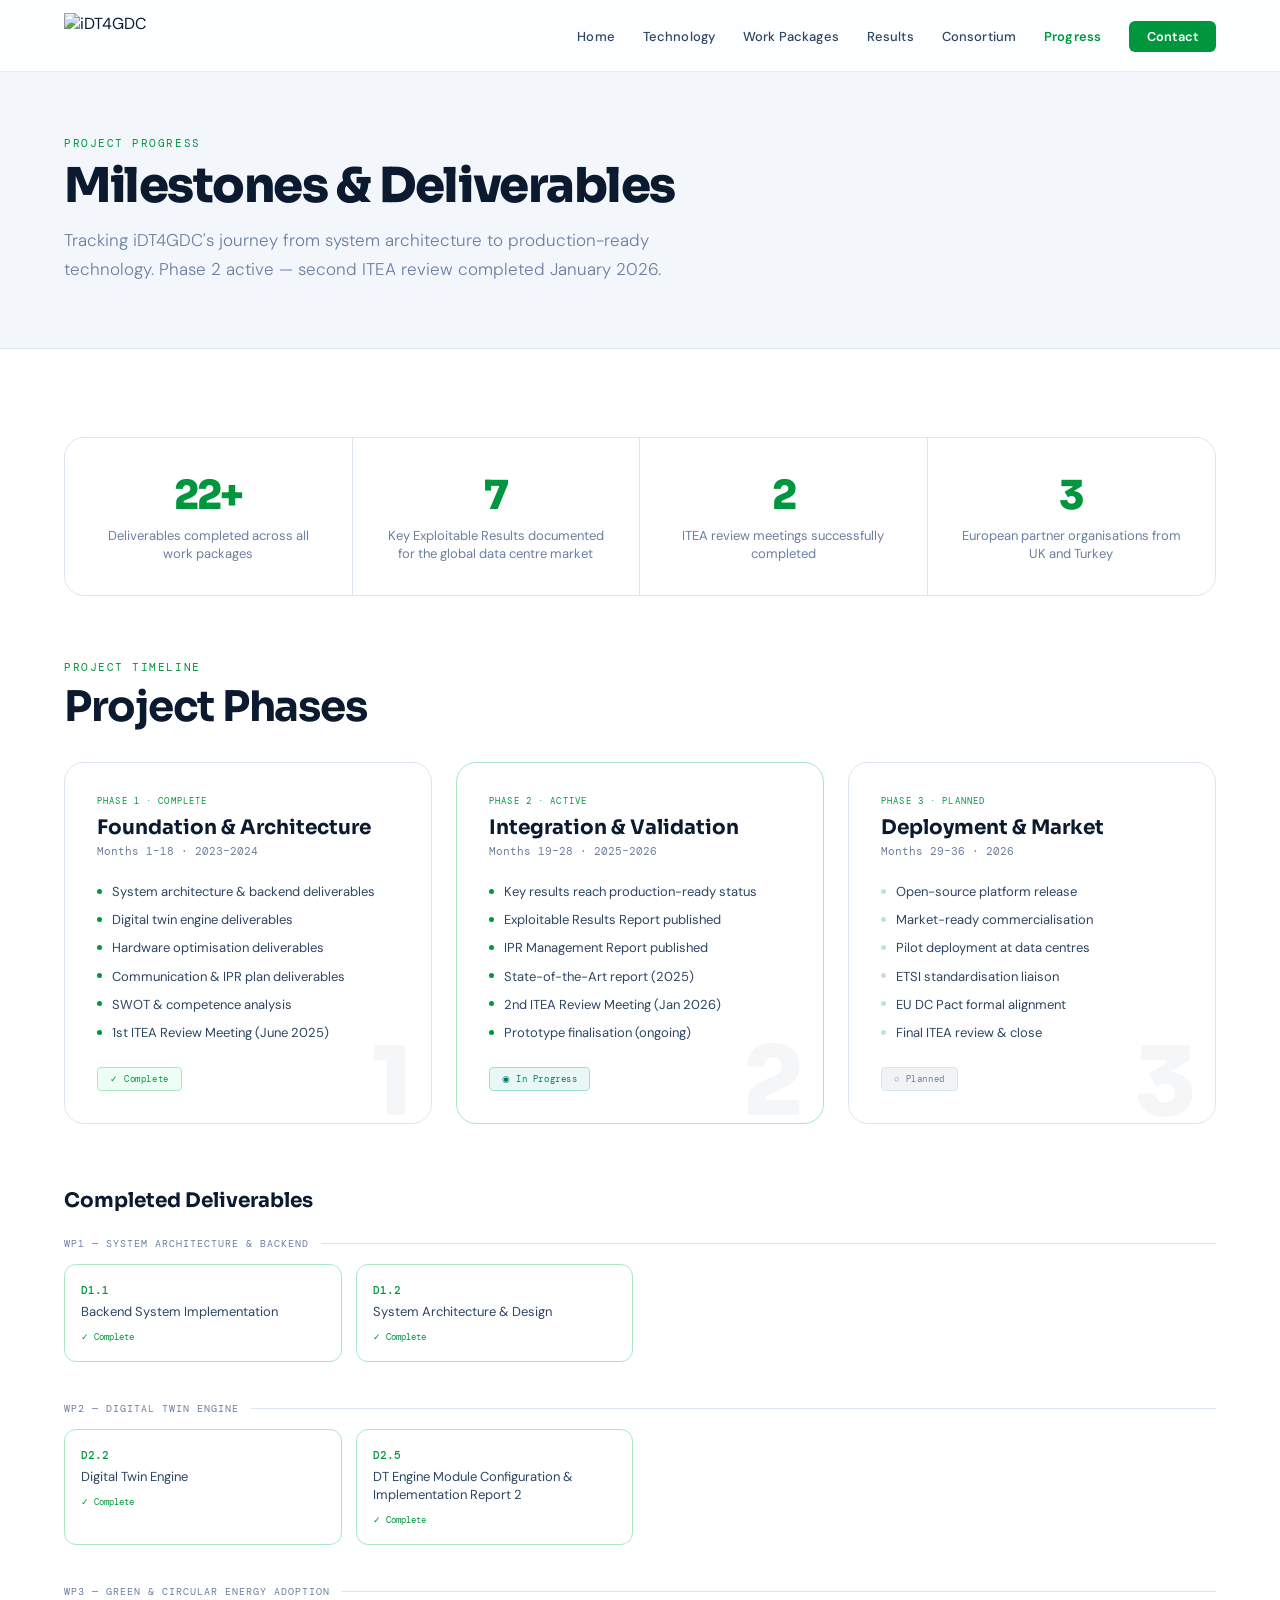
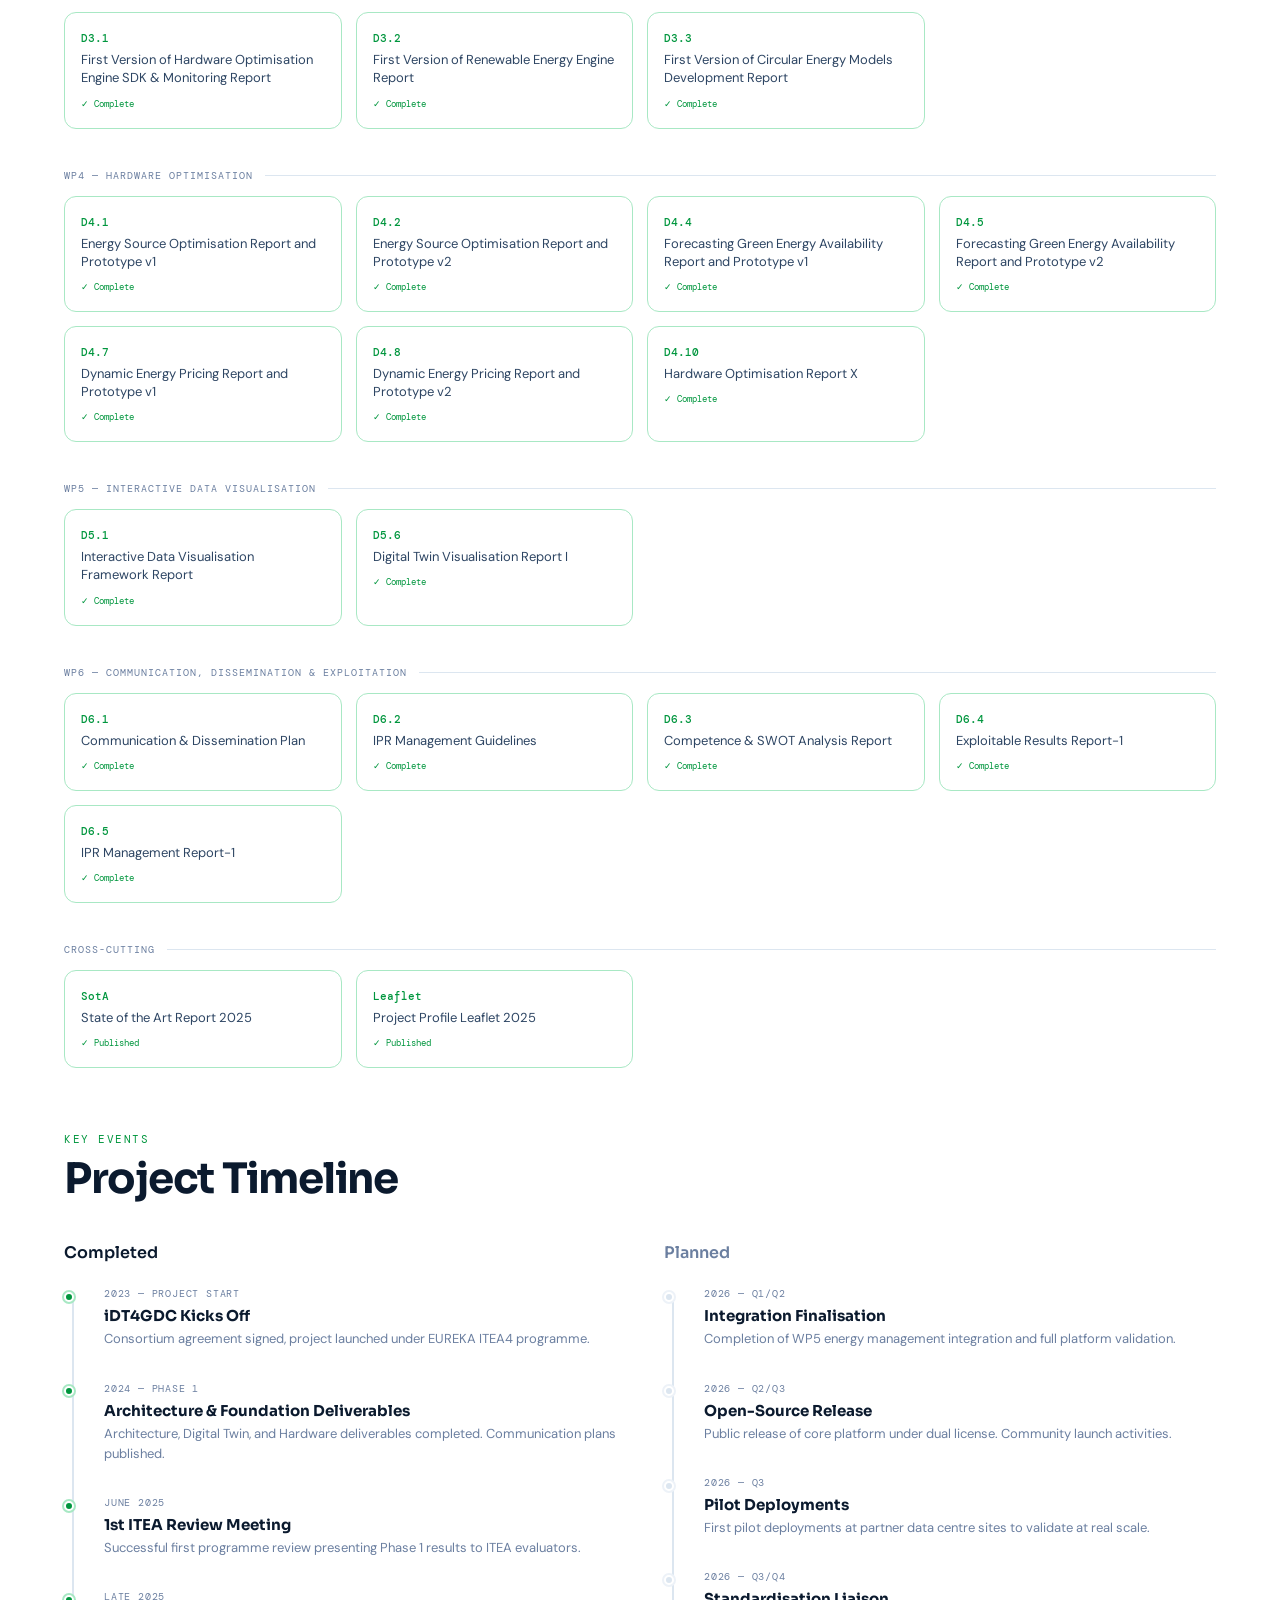
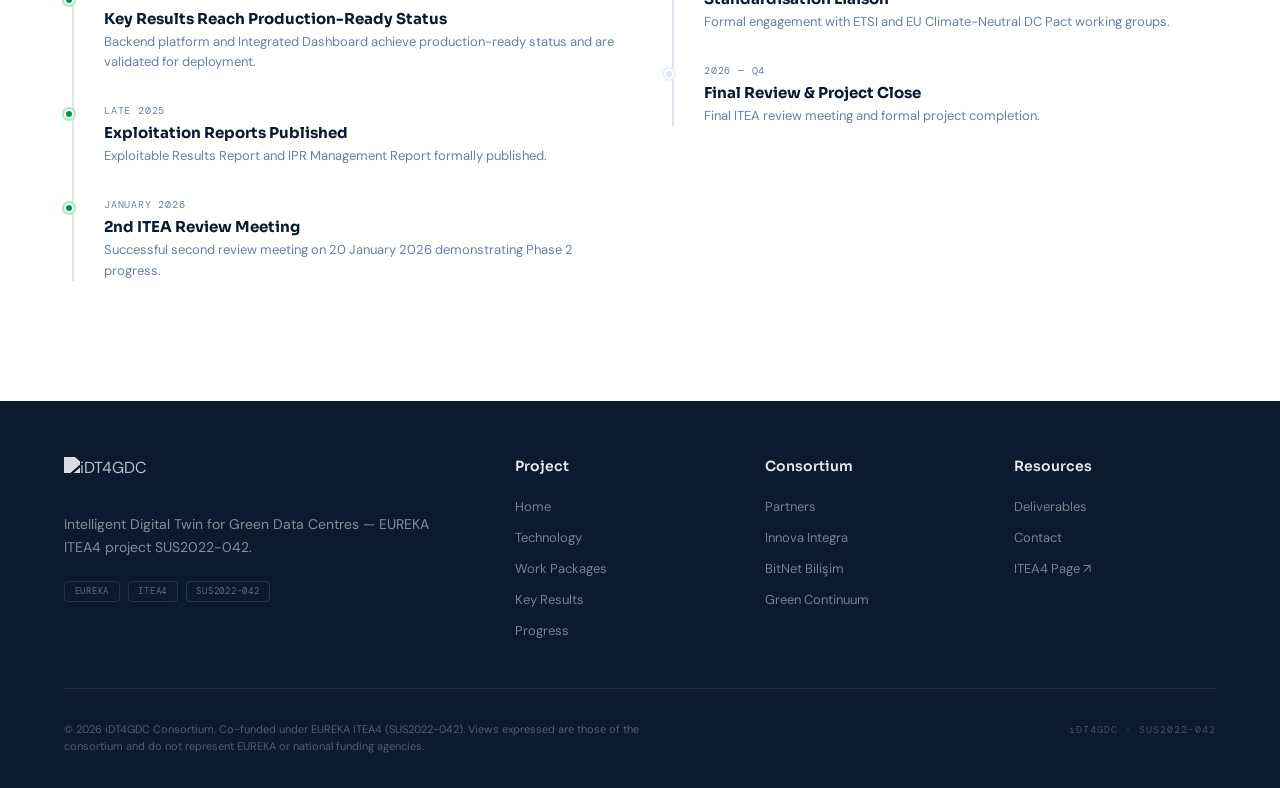
==== commit 34bb97cb: "Fix D4.8 title: Dynamic Energy Pricing Report and Prototype v2" ====
--- a/achievements.html
+++ b/achievements.html
@@ -272,7 +272,7 @@
           <div class="del-card"><span class="dc-id">D4.4</span><div class="dc-title">Forecasting Green Energy Availability Report and Prototype v1</div><span class="dc-status">✓ Complete</span></div>
           <div class="del-card"><span class="dc-id">D4.5</span><div class="dc-title">Forecasting Green Energy Availability Report and Prototype v2</div><span class="dc-status">✓ Complete</span></div>
           <div class="del-card"><span class="dc-id">D4.7</span><div class="dc-title">Dynamic Energy Pricing Report and Prototype v1</div><span class="dc-status">✓ Complete</span></div>
-          <div class="del-card"><span class="dc-id">D4.8</span><div class="dc-title">Hardware Optimisation Report VIII</div><span class="dc-status">✓ Complete</span></div>
+          <div class="del-card"><span class="dc-id">D4.8</span><div class="dc-title">Dynamic Energy Pricing Report and Prototype v2</div><span class="dc-status">✓ Complete</span></div>
           <div class="del-card"><span class="dc-id">D4.10</span><div class="dc-title">Hardware Optimisation Report X</div><span class="dc-status">✓ Complete</span></div>
         </div>
       </div>
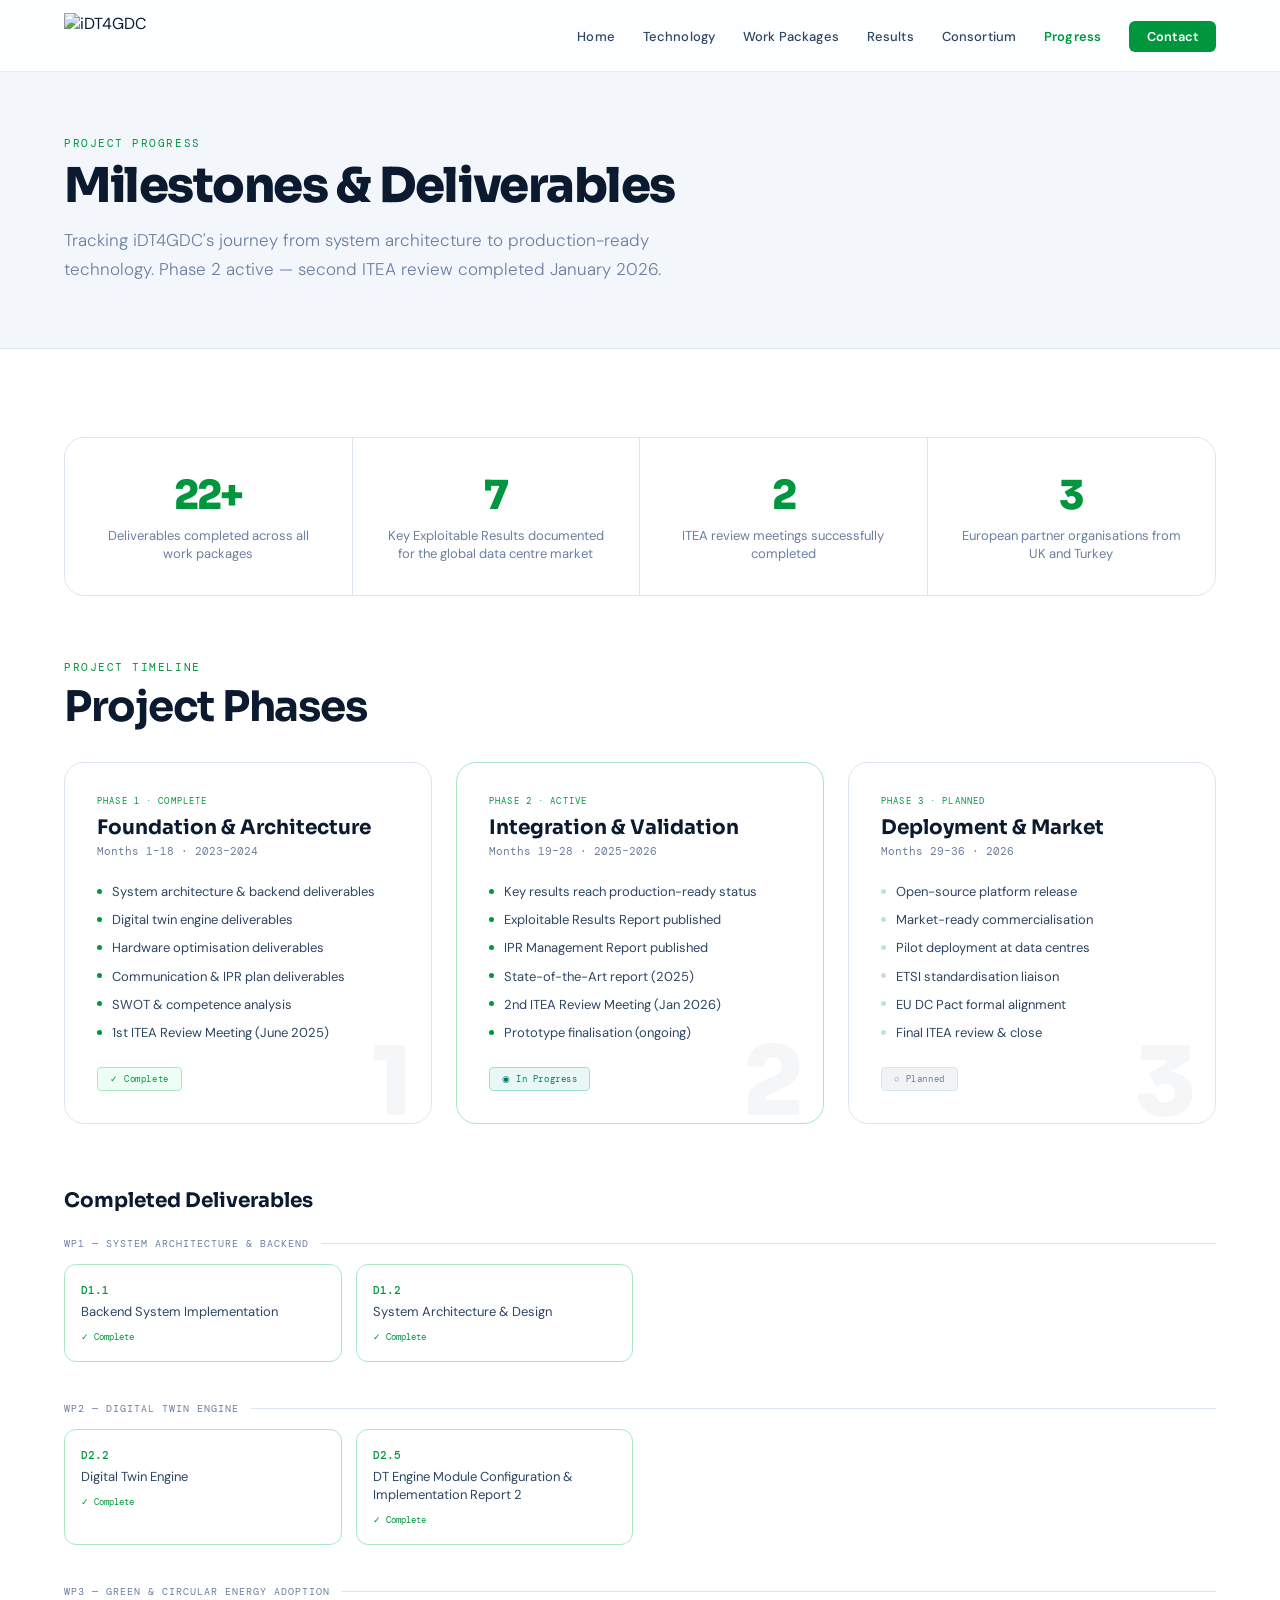
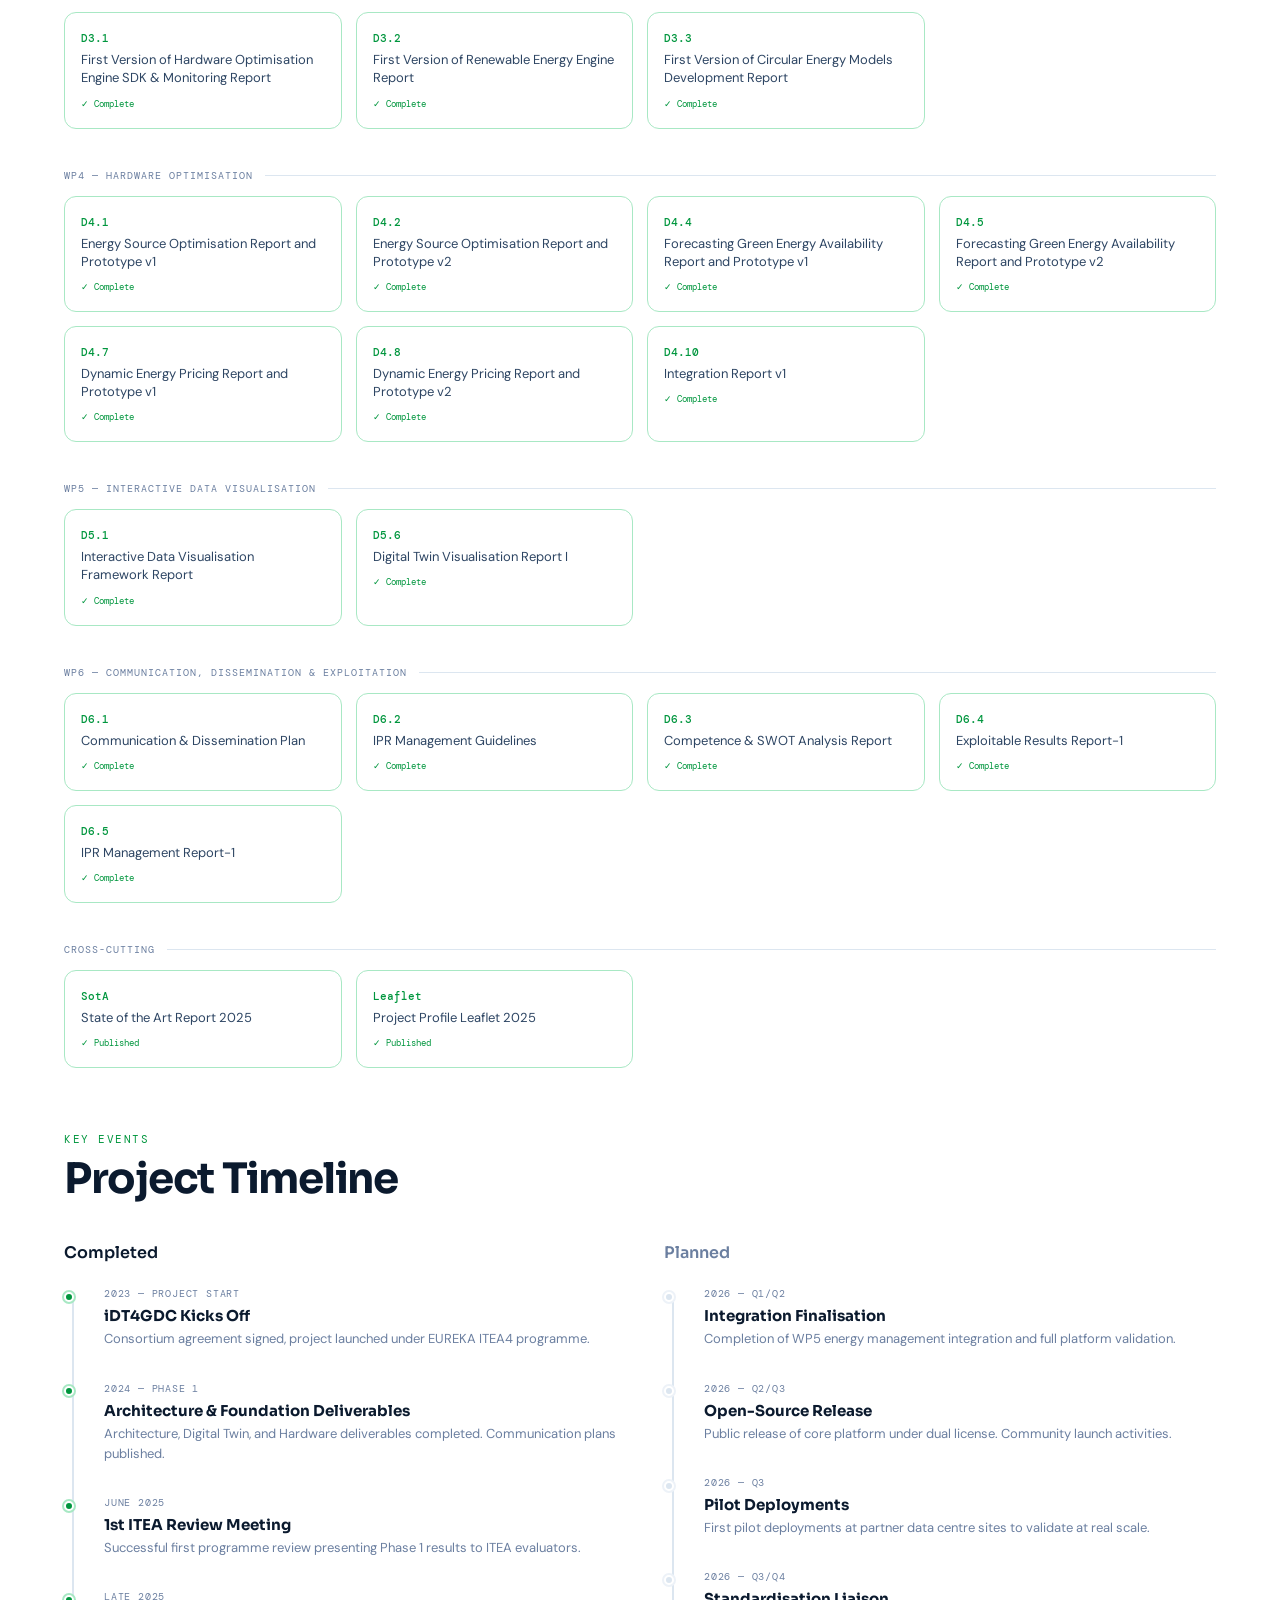
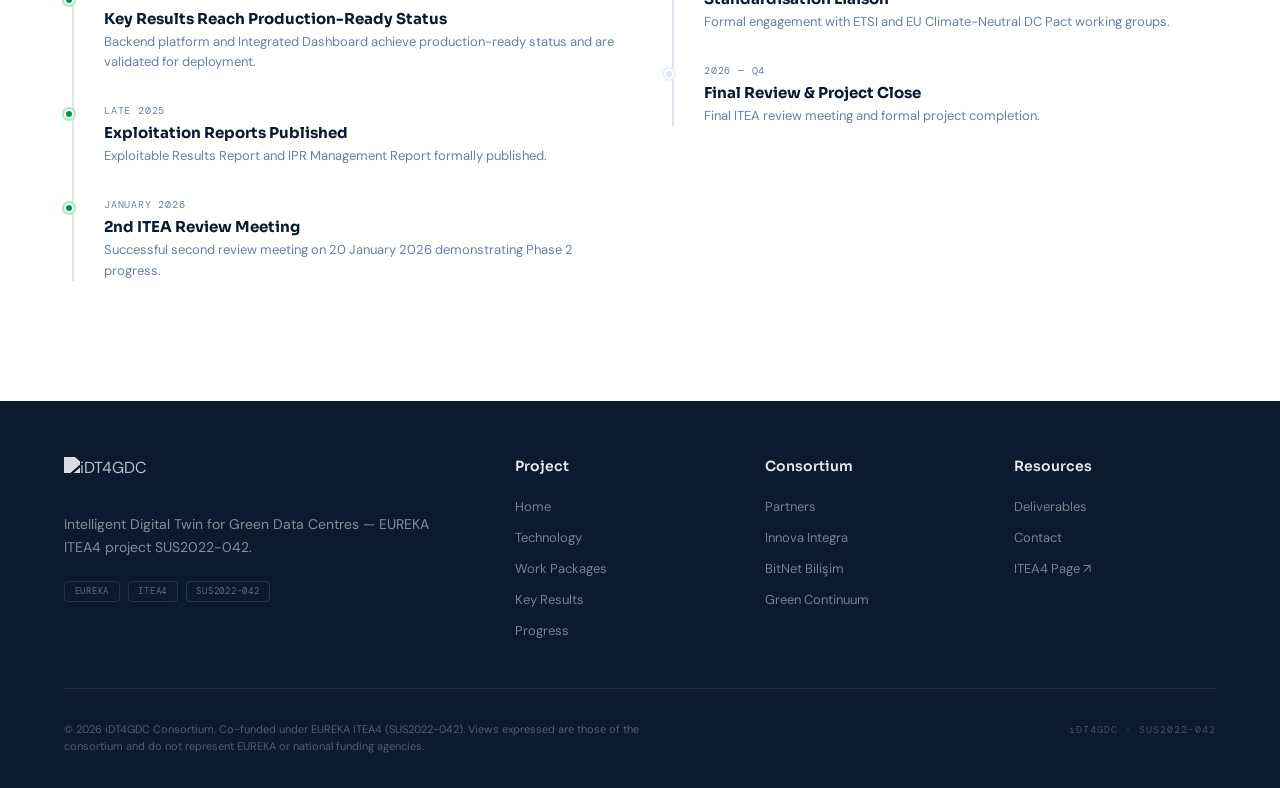
==== commit 71579416: "Fix D4.10 title: Integration Report v1" ====
--- a/achievements.html
+++ b/achievements.html
@@ -273,7 +273,7 @@
           <div class="del-card"><span class="dc-id">D4.5</span><div class="dc-title">Forecasting Green Energy Availability Report and Prototype v2</div><span class="dc-status">✓ Complete</span></div>
           <div class="del-card"><span class="dc-id">D4.7</span><div class="dc-title">Dynamic Energy Pricing Report and Prototype v1</div><span class="dc-status">✓ Complete</span></div>
           <div class="del-card"><span class="dc-id">D4.8</span><div class="dc-title">Dynamic Energy Pricing Report and Prototype v2</div><span class="dc-status">✓ Complete</span></div>
-          <div class="del-card"><span class="dc-id">D4.10</span><div class="dc-title">Hardware Optimisation Report X</div><span class="dc-status">✓ Complete</span></div>
+          <div class="del-card"><span class="dc-id">D4.10</span><div class="dc-title">Integration Report v1</div><span class="dc-status">✓ Complete</span></div>
         </div>
       </div>
 
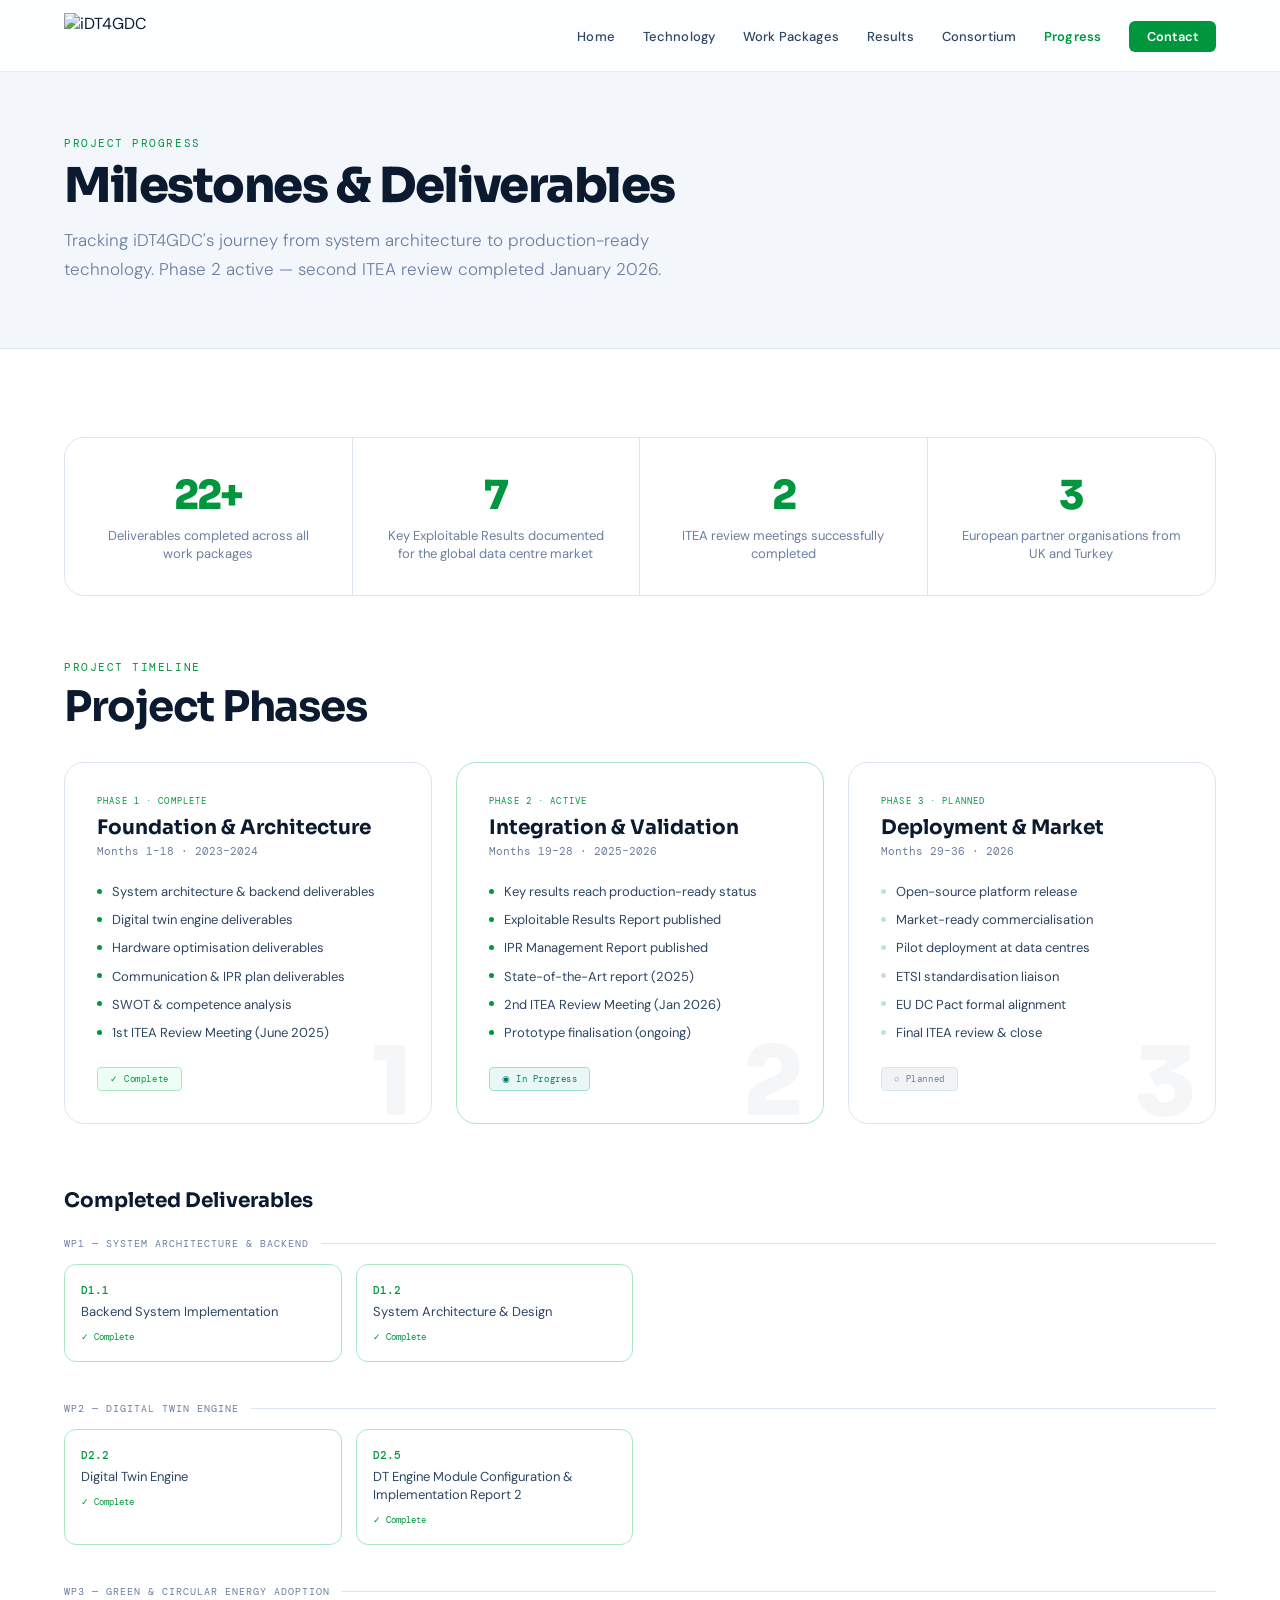
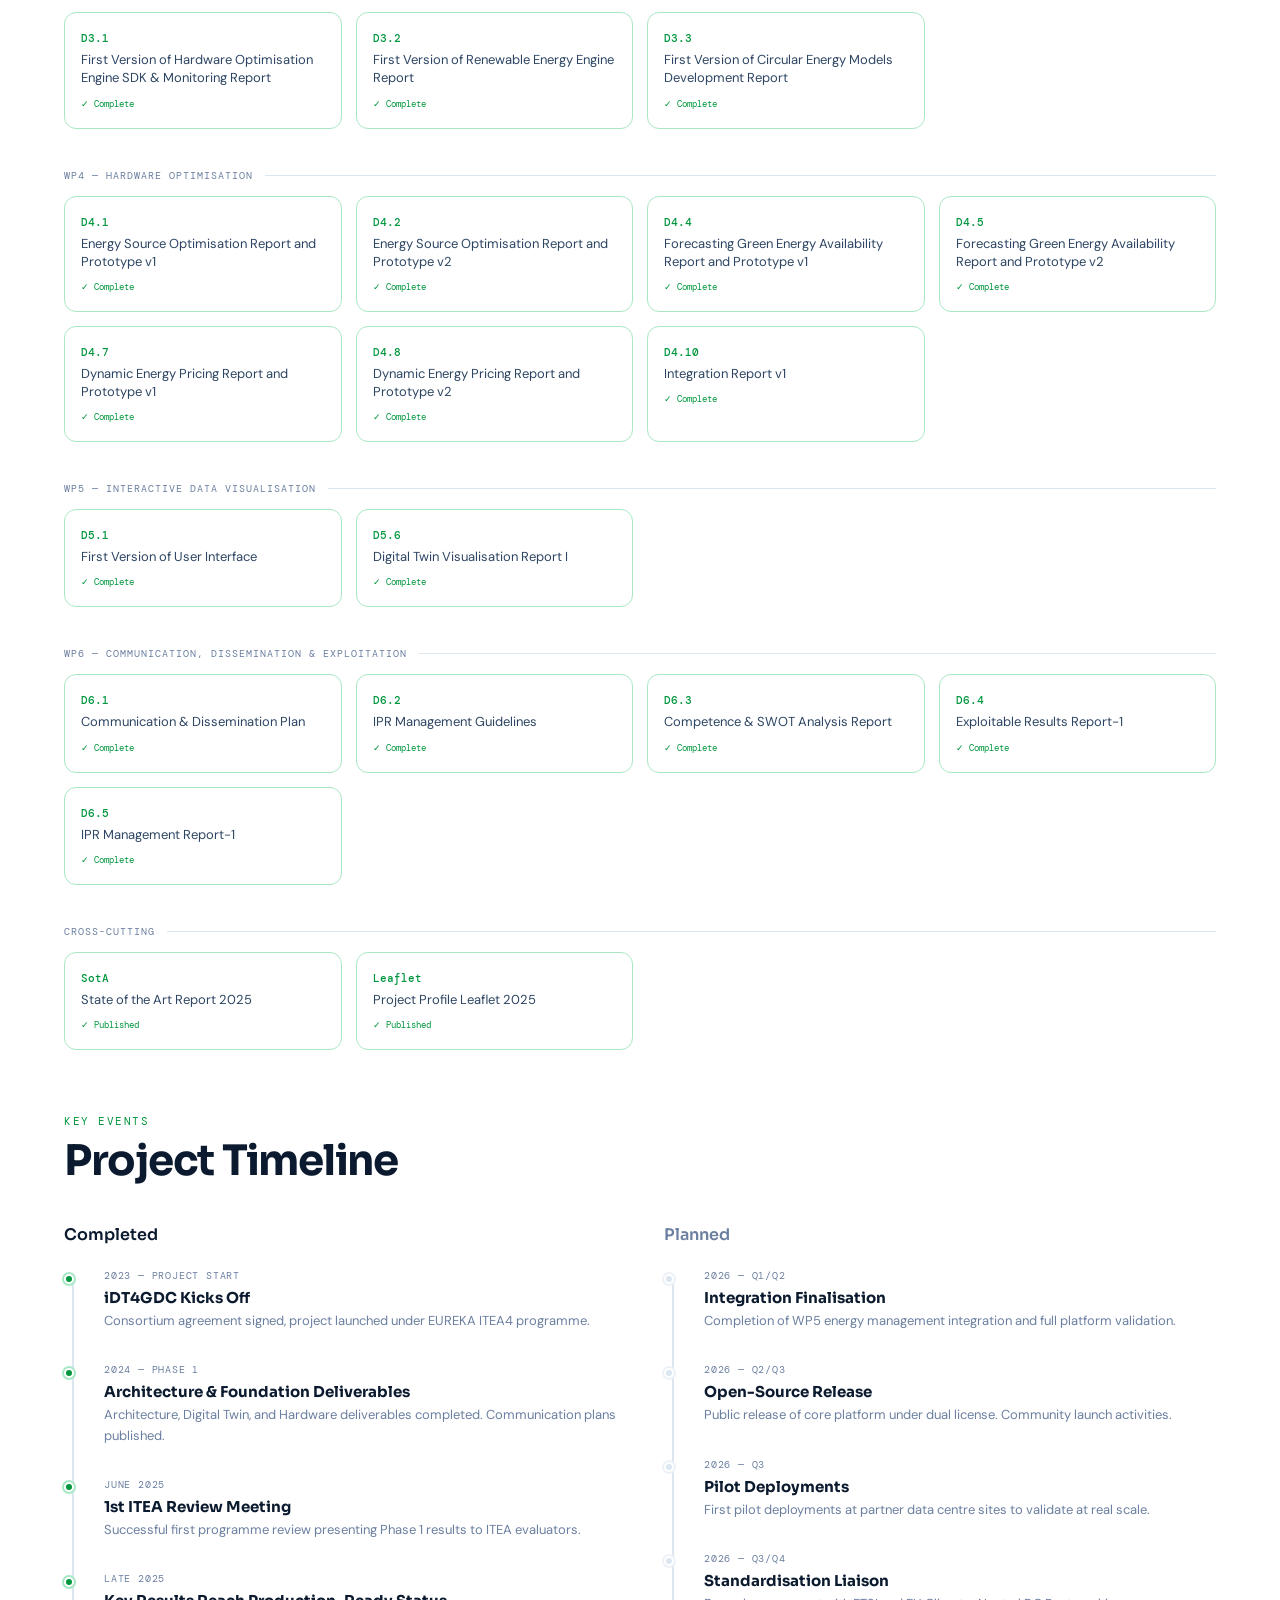
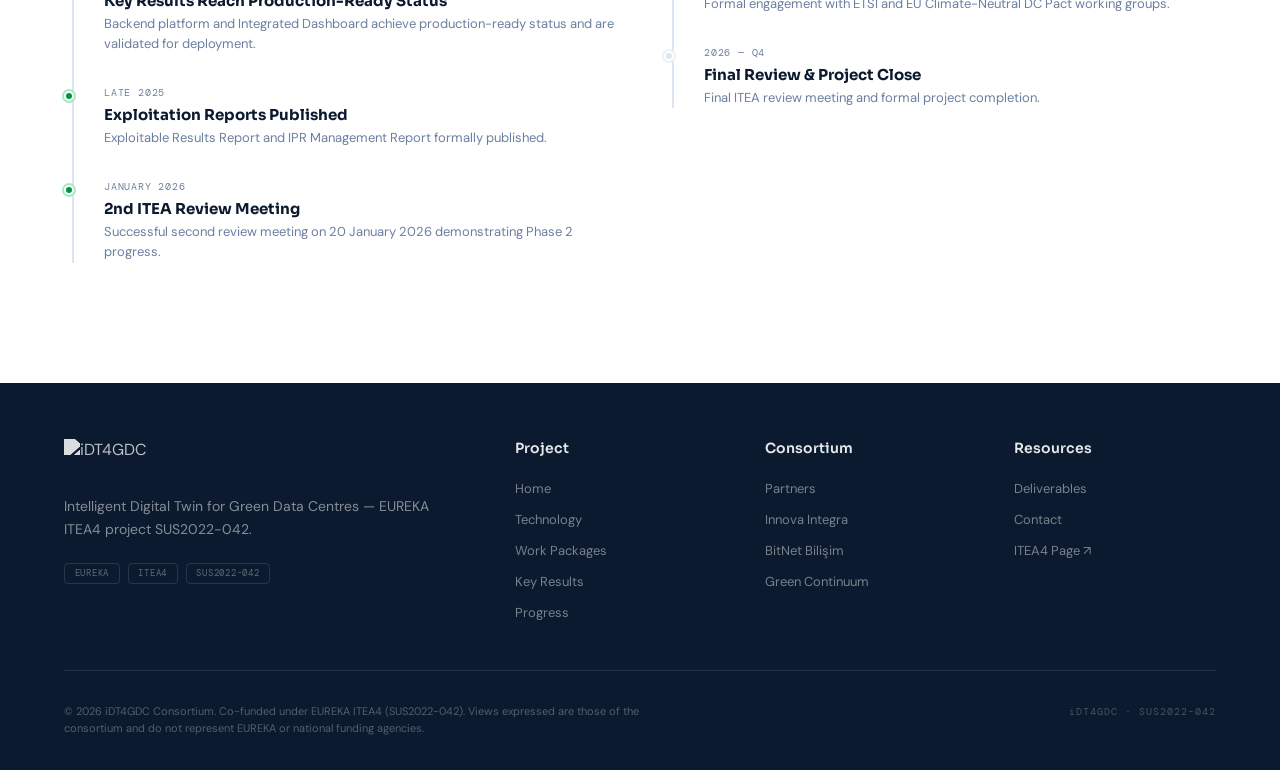
==== commit 916036bf: "Fix D5.1 title: First Version of User Interface" ====
--- a/achievements.html
+++ b/achievements.html
@@ -280,7 +280,7 @@
       <div class="del-wp-group">
         <div class="del-wp-label">WP5 — Interactive Data Visualisation</div>
         <div class="del-items">
-          <div class="del-card"><span class="dc-id">D5.1</span><div class="dc-title">Interactive Data Visualisation Framework Report</div><span class="dc-status">✓ Complete</span></div>
+          <div class="del-card"><span class="dc-id">D5.1</span><div class="dc-title">First Version of User Interface</div><span class="dc-status">✓ Complete</span></div>
           <div class="del-card"><span class="dc-id">D5.6</span><div class="dc-title">Digital Twin Visualisation Report I</div><span class="dc-status">✓ Complete</span></div>
         </div>
       </div>
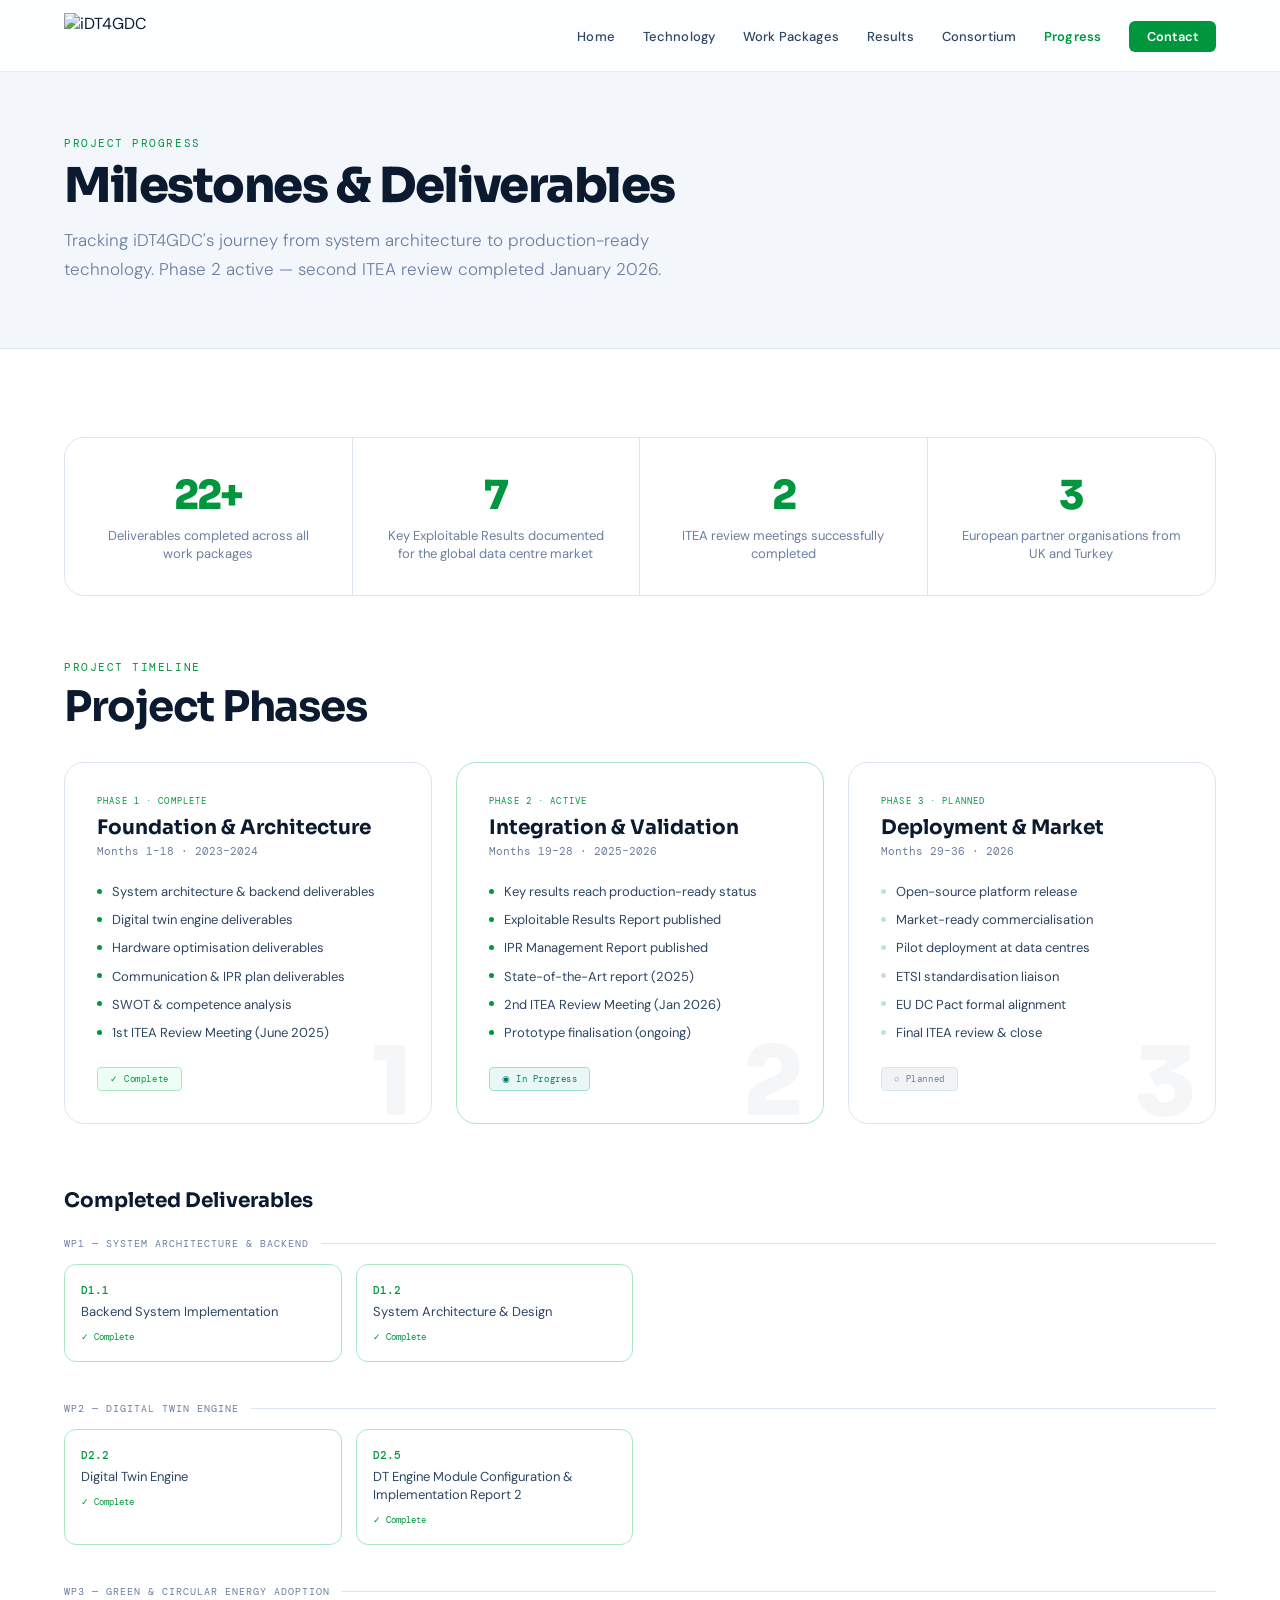
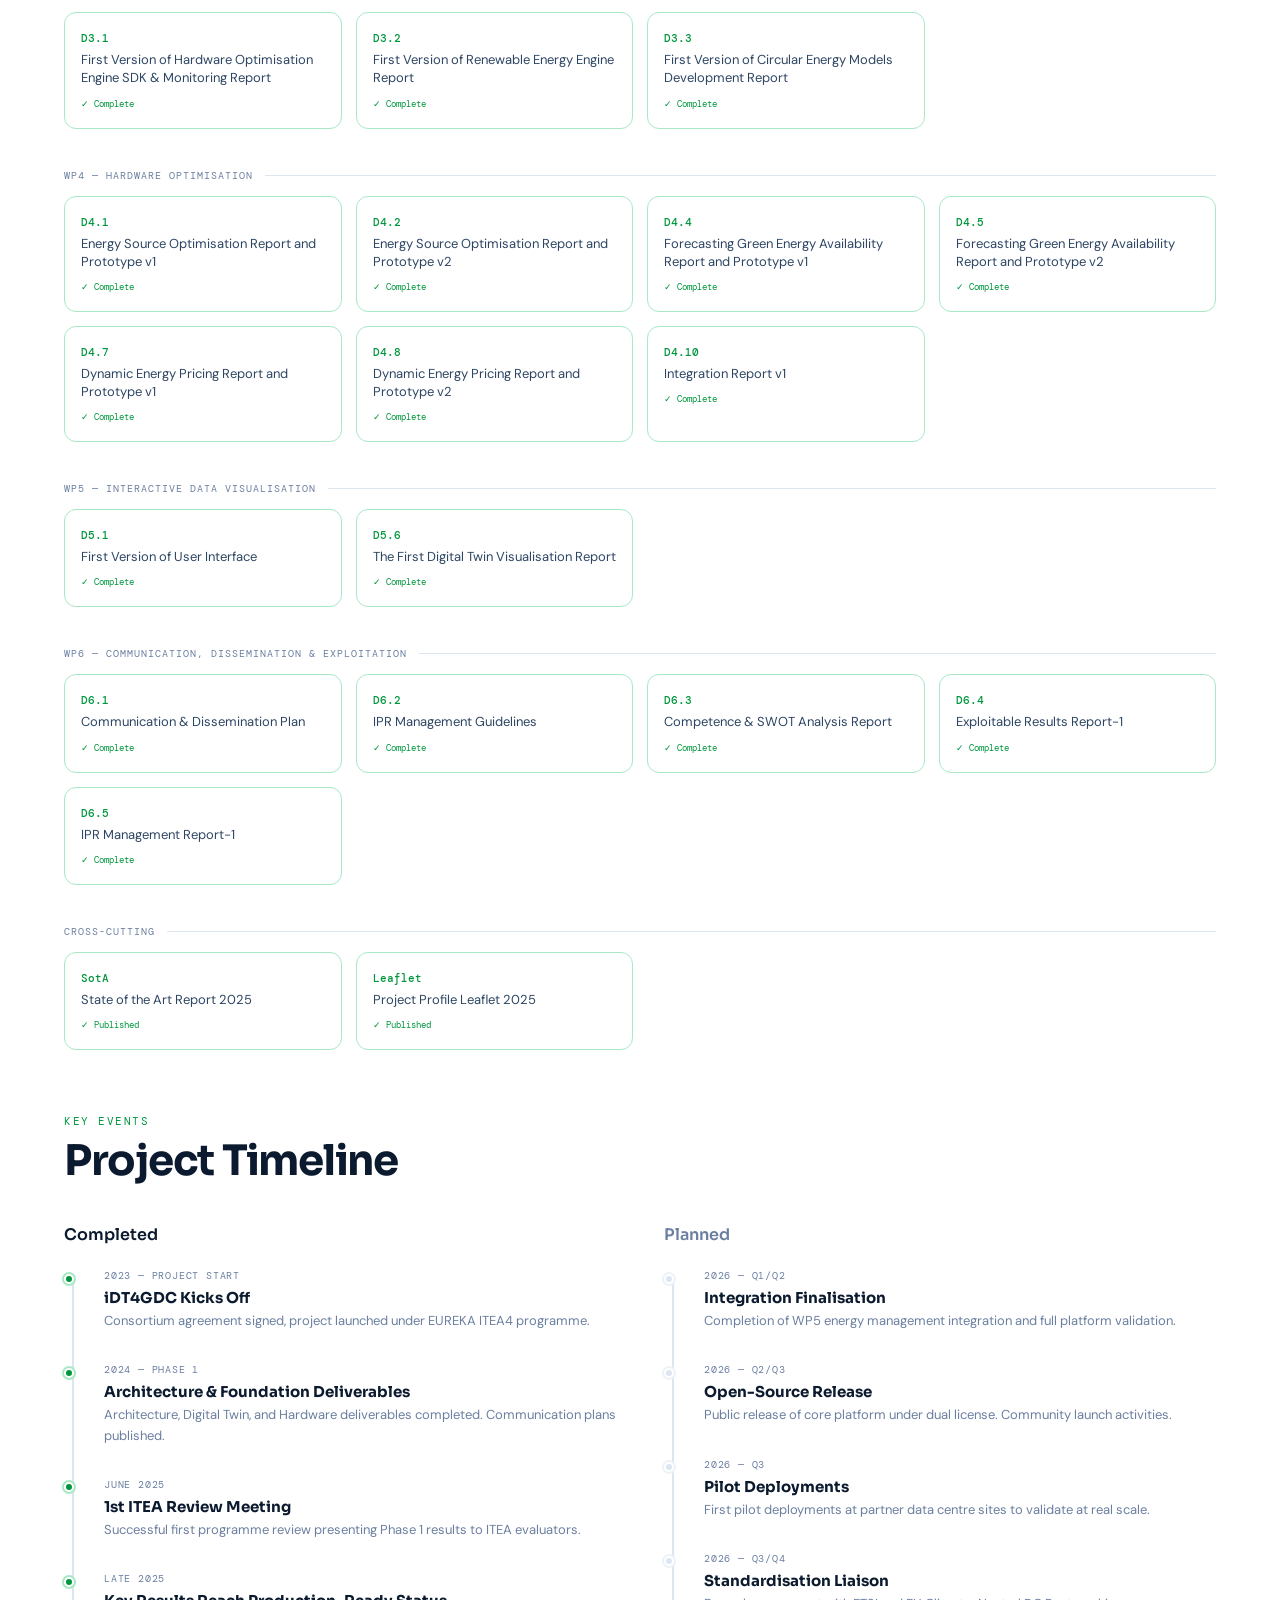
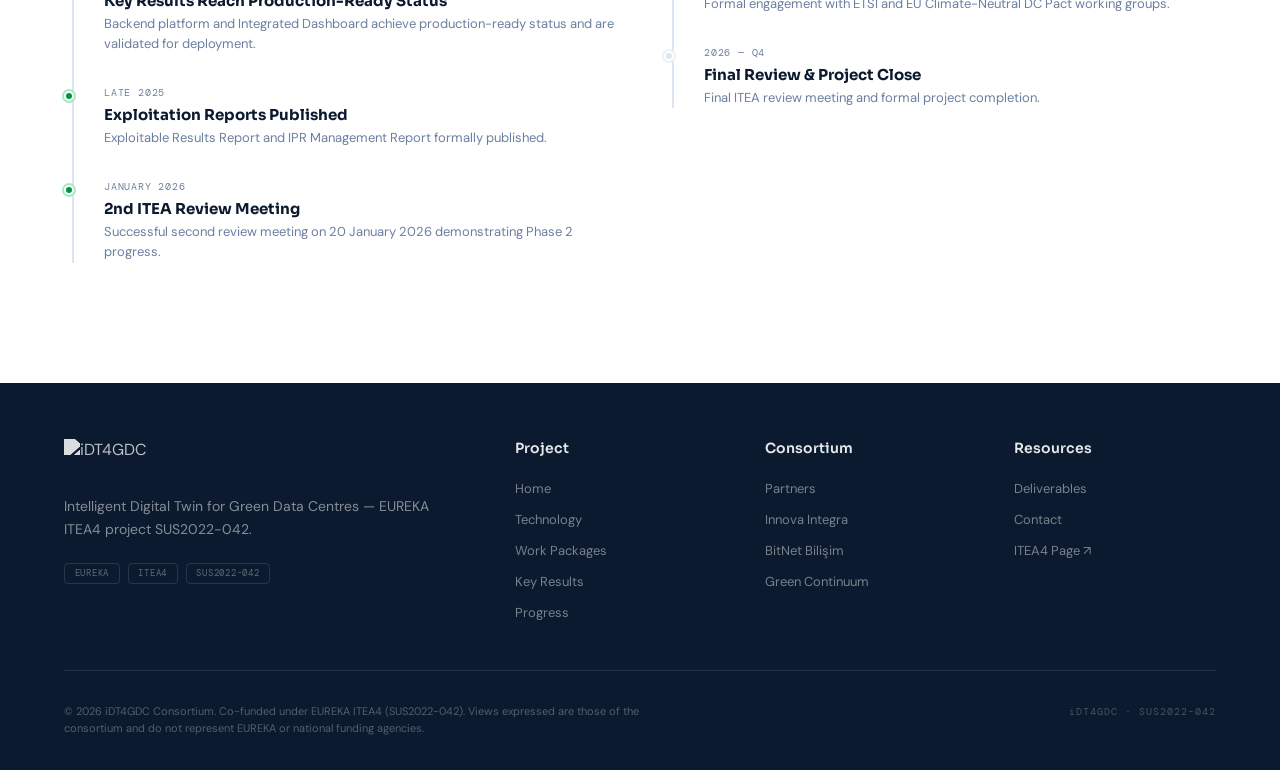
==== commit f74823bb: "Fix D5.6 title: The First Digital Twin Visualisation Report" ====
--- a/achievements.html
+++ b/achievements.html
@@ -281,7 +281,7 @@
         <div class="del-wp-label">WP5 — Interactive Data Visualisation</div>
         <div class="del-items">
           <div class="del-card"><span class="dc-id">D5.1</span><div class="dc-title">First Version of User Interface</div><span class="dc-status">✓ Complete</span></div>
-          <div class="del-card"><span class="dc-id">D5.6</span><div class="dc-title">Digital Twin Visualisation Report I</div><span class="dc-status">✓ Complete</span></div>
+          <div class="del-card"><span class="dc-id">D5.6</span><div class="dc-title">The First Digital Twin Visualisation Report</div><span class="dc-status">✓ Complete</span></div>
         </div>
       </div>
 
